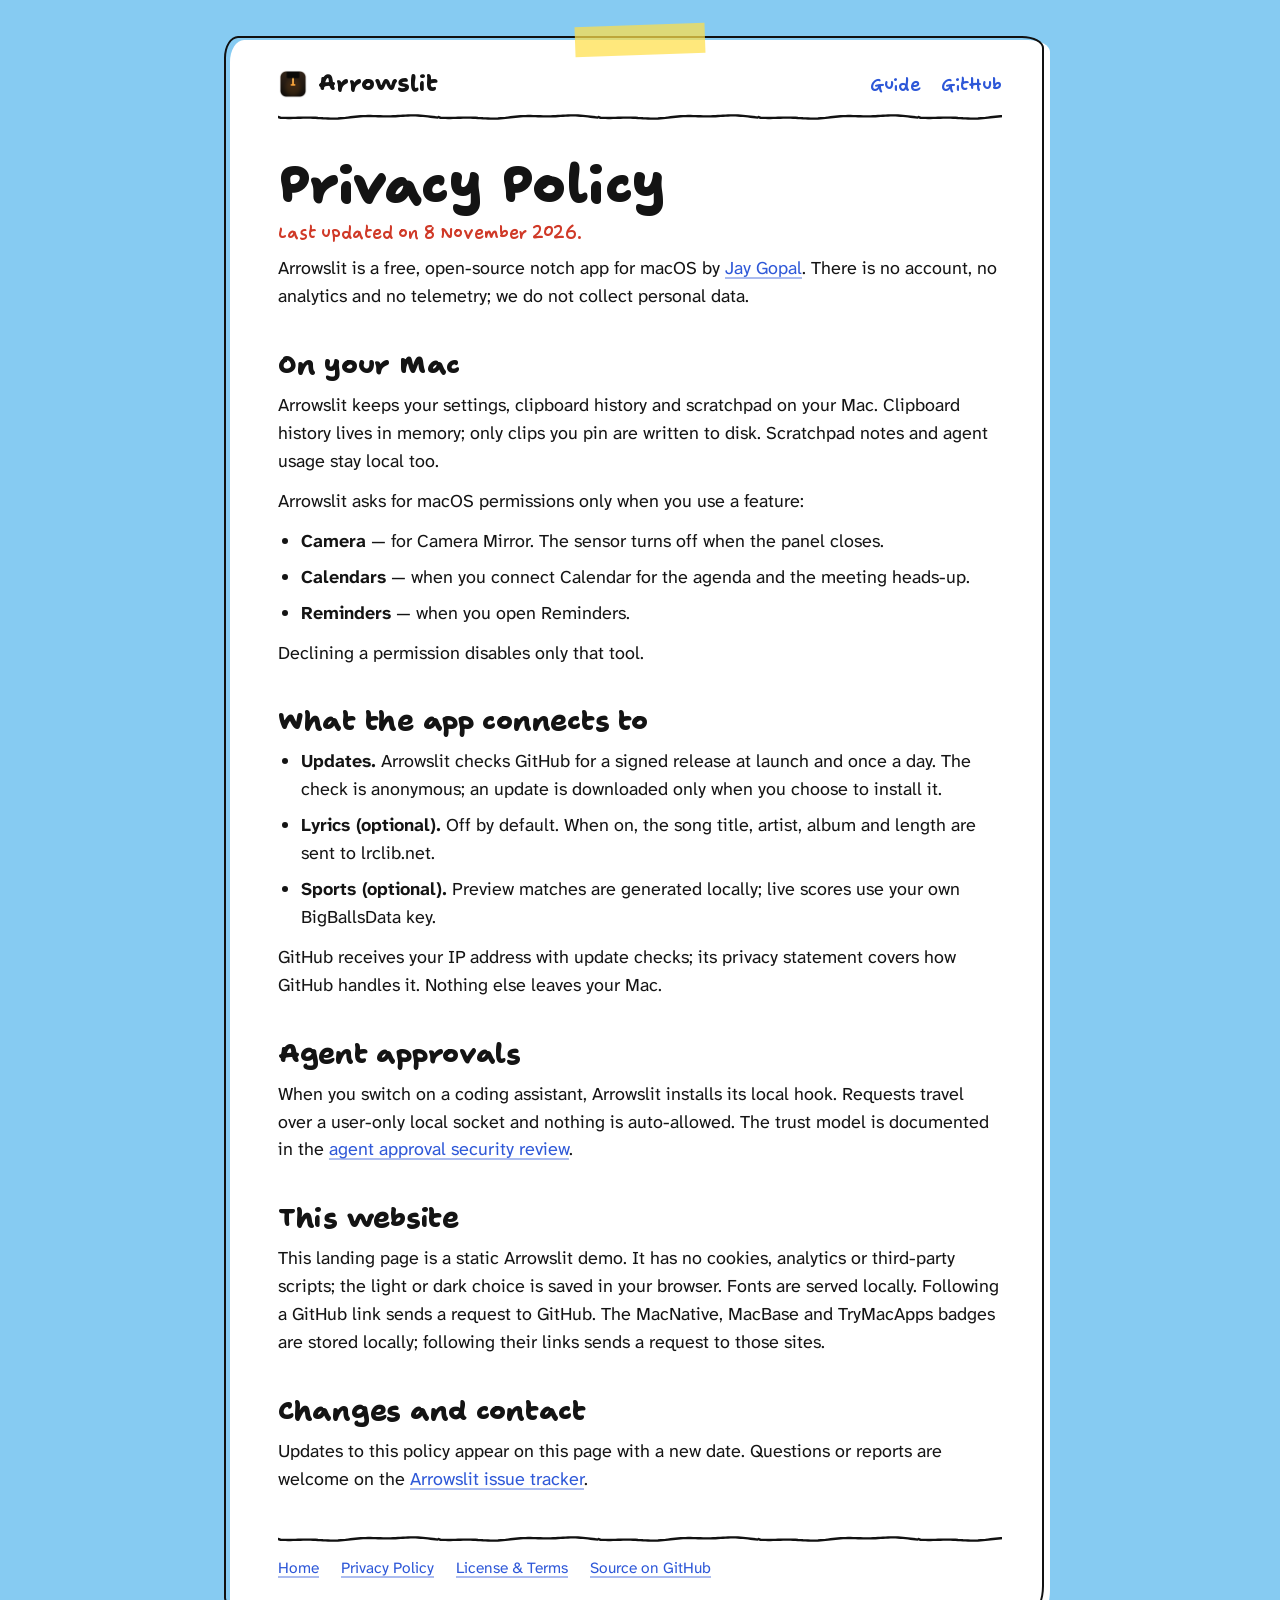
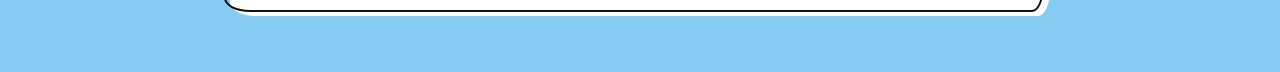
==== Website/privacy.html @ 2f3a026a "Add the TryMacApps badge to the featured marquee" ====
<!doctype html>
<html lang="en">
<head>
<meta charset="utf-8">
<meta name="viewport" content="width=device-width, initial-scale=1">
<title>Privacy Policy · Arrowslit</title>
<meta name="description" content="Arrowslit privacy: no account, no analytics, local-first data, and macOS permissions only when you use a tool.">
<meta name="theme-color" content="#86cbf2">
<link rel="icon" href="favicon.ico" sizes="any">
<link rel="icon" href="images/favicon.svg" type="image/svg+xml">
<link rel="apple-touch-icon" href="images/apple-touch-icon.png">
<link rel="manifest" href="site.webmanifest">
<link rel="stylesheet" href="style.css">
<script>
document.documentElement.dataset.mode = localStorage.getItem("mode") || (matchMedia("(prefers-color-scheme: light)").matches ? "light" : "dark");
if (document.documentElement.dataset.mode === "dark") document.querySelector('meta[name="theme-color"]').content = "#232662";
</script>
</head>
<body class="doc">
<a class="skip" href="#main">Skip to content</a>
<div class="page">
  <header class="top">
    <a class="brand" href="./"><img src="images/arrowslit-icon.png" alt="">Arrowslit</a>
    <nav class="nav">
      <a href="https://github.com/j4yop/arrowslit/blob/main/Docs/User-Guide.md">Guide</a>
      <a href="https://github.com/j4yop/arrowslit">GitHub</a>
    </nav>
  </header>
  <main id="main" class="legal">
    <h1>Privacy Policy</h1>
    <p class="updated">Last updated on 8 November 2026.</p>
    <p>Arrowslit is a free, open-source notch app for macOS by <a href="https://github.com/j4yop">Jay Gopal</a>. There is no account, no analytics and no telemetry; we do not collect personal data.</p>

    <h2>On your Mac</h2>
    <p>Arrowslit keeps your settings, clipboard history and scratchpad on your Mac. Clipboard history lives in memory; only clips you pin are written to disk. Scratchpad notes and agent usage stay local too.</p>
    <p>Arrowslit asks for macOS permissions only when you use a feature:</p>
    <ul>
      <li><strong>Camera</strong> — for Camera Mirror. The sensor turns off when the panel closes.</li>
      <li><strong>Calendars</strong> — when you connect Calendar for the agenda and the meeting heads-up.</li>
      <li><strong>Reminders</strong> — when you open Reminders.</li>
    </ul>
    <p>Declining a permission disables only that tool.</p>

    <h2>What the app connects to</h2>
    <ul>
      <li><strong>Updates.</strong> Arrowslit checks GitHub for a signed release at launch and once a day. The check is anonymous; an update is downloaded only when you choose to install it.</li>
      <li><strong>Lyrics (optional).</strong> Off by default. When on, the song title, artist, album and length are sent to lrclib.net.</li>
      <li><strong>Sports (optional).</strong> Preview matches are generated locally; live scores use your own BigBallsData key.</li>
    </ul>
    <p>GitHub receives your IP address with update checks; its privacy statement covers how GitHub handles it. Nothing else leaves your Mac.</p>

    <h2>Agent approvals</h2>
    <p>When you switch on a coding assistant, Arrowslit installs its local hook. Requests travel over a user-only local socket and nothing is auto-allowed. The trust model is documented in the <a href="https://github.com/j4yop/arrowslit/blob/main/Docs/Agent-Approval-Security.md">agent approval security review</a>.</p>

    <h2>This website</h2>
    <p>This landing page is a static Arrowslit demo. It has no cookies, analytics or third-party scripts; the light or dark choice is saved in your browser. Fonts are served locally. Following a GitHub link sends a request to GitHub. The MacNative, MacBase and TryMacApps badges are stored locally; following their links sends a request to those sites.</p>

    <h2>Changes and contact</h2>
    <p>Updates to this policy appear on this page with a new date. Questions or reports are welcome on the <a href="https://github.com/j4yop/arrowslit/issues">Arrowslit issue tracker</a>.</p>
  </main>
  <footer>
    <a href="./">Home</a>
    <a href="privacy.html">Privacy Policy</a>
    <a href="terms.html">License &amp; Terms</a>
    <a href="https://github.com/j4yop/arrowslit">Source on GitHub</a>
  </footer>
</div>
</body>
</html>
---- Website/style.css ----
/* Arrowslit landing page: Lighthouse Hill in absurd ink. Paper notes taped over a felt-pen drawing
   (scene.js), with the real bar running along the top. */

@font-face {
  font-family: "Shantell Sans";
  src: url(fonts/shantell-sans-display.woff2) format("woff2");
  font-weight: 800;
  font-display: swap;
}
@font-face {
  font-family: "Shantell Sans Hand";
  src: url(fonts/shantell-sans-hand.woff2) format("woff2");
  font-weight: 600;
  font-display: swap;
}
@font-face {
  font-family: "Atkinson Hyperlegible Next";
  src: url(fonts/atkinson-hyperlegible-next.woff2) format("woff2");
  font-weight: 200 800;
  font-display: swap;
}
/* Fallbacks scaled to take the same room as the web fonts, so the swap doesn't move the page */
@font-face { font-family: "Shantell Fallback"; src: local("Arial Bold"), local("Arial-BoldMT"); font-weight: 800; size-adjust: 117%; ascent-override: 87.2%; descent-override: 27.3%; line-gap-override: 0%; }
@font-face { font-family: "Hand Fallback"; src: local("Arial Bold"), local("Arial-BoldMT"); font-weight: 600; size-adjust: 112%; ascent-override: 91%; descent-override: 28.6%; line-gap-override: 0%; }
@font-face { font-family: "Atkinson Fallback"; src: local("Arial"), local("ArialMT"); font-weight: 100 549; size-adjust: 98.6%; ascent-override: 99.8%; descent-override: 32%; line-gap-override: 0%; }
@font-face { font-family: "Atkinson Fallback"; src: local("Arial Bold"), local("Arial-BoldMT"); font-weight: 550 900; size-adjust: 98.6%; ascent-override: 99.8%; descent-override: 32%; line-gap-override: 0%; }

:root {
  color-scheme: light;
  /* the page: white paper notes at every hour, a felt pen, yellow tape */
  --paper: #ffffff;
  --text: #141414;
  --text-2: #3b3b3b;
  --pen: #111111;
  --tape: #ffe04ab8;
  --hi: #ffe04a;
  --red: #d03a28;
  --link: #2e58d8;
  --ring: #2e58d8;
  --sky: #86cbf2;
  --sea: #2e58d8;
  --screen: #86cbf2;
  --strip: var(--sky);
  /* the ring around the widget a script makes */
  --amber: #f5821f;
  /* the app's windows: Add here, the right-click menu, the Store */
  --win-bg: #f4f2ef;
  --win-fg: #1d1d1f;
  --win-ring: #00000026;
  --win-edge: #ffffff99;
  --sys-blue: #0068da;
  --blue-fill: #0068da;
  --shadow-1: #1b2a5240;
  --shadow-2: #1b2a5233;
  --ease: cubic-bezier(.22, 1, .36, 1);
  --bar-h: 40px;
  --display: "Shantell Sans", "Shantell Fallback", "Chalkboard SE", sans-serif;
  --hand: "Shantell Sans Hand", "Hand Fallback", "Chalkboard SE", sans-serif;
  --body: "Atkinson Hyperlegible Next", "Atkinson Fallback", "Helvetica Neue", sans-serif;
  --mac: -apple-system, BlinkMacSystemFont, "SF Pro Text", system-ui, sans-serif;
  --mono: ui-monospace, "SF Mono", Menlo, monospace;
  /* felt-pen pieces: the washing line, a rule, and the highlighter */
  --string: url("data:image/svg+xml,%3Csvg xmlns=%27http://www.w3.org/2000/svg%27 viewBox=%270 0 400 104%27 preserveAspectRatio=%27none%27%3E%3Cpath d=%27M0 9 L10 9.9 L20 9.3 L30 9.6 L40 10.8 L50 10.5 L60 10.2 L70 11.4 L80 11.5 L90 10.9 L100 11.7 L110 12.3 L120 11.5 L130 11.8 L140 12.8 L150 12.1 L160 11.9 L170 12.9 L180 12.7 L190 11.9 L200 12.7 L210 13 L220 12 L230 12.3 L240 13 L250 12.1 L260 11.7 L270 12.6 L280 12.1 L290 11.2 L300 11.9 L310 11.9 L320 10.7 L330 10.9 L340 11.4 L350 10.2 L360 9.9 L370 10.5 L380 9.7 L390 8.8 L400 9.3%27 fill=%27none%27 stroke=%27%23111%27 stroke-width=%272%27 stroke-linecap=%27round%27 vector-effect=%27non-scaling-stroke%27/%3E%3C/svg%3E");
  --rule: url("data:image/svg+xml,%3Csvg xmlns=%27http://www.w3.org/2000/svg%27 width=%27160%27 height=%2710%27%3E%3Cpath d=%27M0 5 L2.5 5.7 L5 5.9 L7.5 5.9 L10 6 L12.5 6 L15 5.9 L17.5 5.9 L20 5.8 L22.5 5.7 L25 5.6 L27.5 5.6 L30 5.6 L32.5 5.6 L35 5.7 L37.5 5.8 L40 6 L42.5 6.1 L45 6.3 L47.5 6.4 L50 6.5 L52.5 6.6 L55 6.6 L57.5 6.6 L60 6.5 L62.5 6.3 L65 6.1 L67.5 5.9 L70 5.6 L72.5 5.3 L75 5 L77.5 4.7 L80 4.5 L82.5 4.3 L85 4.1 L87.5 4.1 L90 4 L92.5 4 L95 4.1 L97.5 4.1 L100 4.2 L102.5 4.3 L105 4.4 L107.5 4.4 L110 4.4 L112.5 4.4 L115 4.3 L117.5 4.2 L120 4 L122.5 3.9 L125 3.7 L127.5 3.6 L130 3.5 L132.5 3.4 L135 3.4 L137.5 3.4 L140 3.5 L142.5 3.7 L145 3.9 L147.5 4.1 L150 4.4 L152.5 4.7 L155 5 L157.5 5.3 L160 5.5%27 fill=%27none%27 stroke=%27%23111%27 stroke-width=%272.4%27 stroke-linecap=%27round%27/%3E%3C/svg%3E");
  --rule-night: url("data:image/svg+xml,%3Csvg xmlns=%27http://www.w3.org/2000/svg%27 width=%27160%27 height=%2710%27%3E%3Cpath d=%27M0 5 L2.5 5.7 L5 5.9 L7.5 5.9 L10 6 L12.5 6 L15 5.9 L17.5 5.9 L20 5.8 L22.5 5.7 L25 5.6 L27.5 5.6 L30 5.6 L32.5 5.6 L35 5.7 L37.5 5.8 L40 6 L42.5 6.1 L45 6.3 L47.5 6.4 L50 6.5 L52.5 6.6 L55 6.6 L57.5 6.6 L60 6.5 L62.5 6.3 L65 6.1 L67.5 5.9 L70 5.6 L72.5 5.3 L75 5 L77.5 4.7 L80 4.5 L82.5 4.3 L85 4.1 L87.5 4.1 L90 4 L92.5 4 L95 4.1 L97.5 4.1 L100 4.2 L102.5 4.3 L105 4.4 L107.5 4.4 L110 4.4 L112.5 4.4 L115 4.3 L117.5 4.2 L120 4 L122.5 3.9 L125 3.7 L127.5 3.6 L130 3.5 L132.5 3.4 L135 3.4 L137.5 3.4 L140 3.5 L142.5 3.7 L145 3.9 L147.5 4.1 L150 4.4 L152.5 4.7 L155 5 L157.5 5.3 L160 5.5%27 fill=%27none%27 stroke=%27%23f2eeff%27 stroke-width=%272.4%27 stroke-linecap=%27round%27/%3E%3C/svg%3E");
  --highlight: url("data:image/svg+xml,%3Csvg xmlns=%27http://www.w3.org/2000/svg%27 viewBox=%270 0 100 20%27 preserveAspectRatio=%27none%27%3E%3Cpath d=%27M2 4.5 9 2.6 50 2 92 1.6 98 3.4 96.4 7 99 10.6 97.6 15.2 99.2 18.4 60 18.6 8 19 1 17.4 3 13.2 .8 9.4Z%27 fill=%27%23ffe04a%27/%3E%3C/svg%3E");
}
:root[data-mode="dark"] {
  --sky: #232662;
  --sea: #14184a;
  --screen: #2f3374;
  --win-bg: #1e1d1c;
  --win-fg: #f5f5f7;
  --win-ring: #000;
  --win-edge: #ffffff17;
  --sys-blue: #0a84ff;
  --shadow-1: #000;
  --shadow-2: #000c;
}
* { box-sizing: border-box; margin: 0; padding: 0; }
html {
  background: var(--sky); color: var(--text);
  -webkit-font-smoothing: antialiased; text-rendering: optimizeLegibility;
  scroll-padding-top: calc(var(--bar-h) + 24px);
}
body { font: 400 18px/1.55 var(--body); overflow-x: hidden; touch-action: pan-y pinch-zoom; }
a { color: inherit; }
button { font: inherit; color: inherit; background: none; border: 0; cursor: pointer; }
:focus-visible { outline: 2.5px solid var(--ring); outline-offset: 3px; border-radius: 4px; }
::selection { background: var(--hi); color: #111; }
p { text-wrap: pretty; }
h1, h2, h3 { text-wrap: balance; }
.num { font-variant-numeric: tabular-nums; }
.vh { position: absolute; width: 1px; height: 1px; overflow: hidden; clip-path: inset(50%); white-space: nowrap; }
.skip {
  position: fixed; top: 8px; left: 10px; z-index: 100; padding: 10px 14px; border-radius: 10px;
  background: var(--paper); color: var(--text); box-shadow: 0 0 0 2.4px var(--pen);
  font: 600 16px/1 var(--hand); text-decoration: none; translate: 0 calc(-100% - 20px);
}
.skip:focus-visible { translate: none; }

/* The drawing lives behind the page. Until it paints, or without it, the page sits on its sky. */
.scene {
  position: fixed; left: 0; top: 0; z-index: 0; width: 100%; height: 100vh; height: 100lvh;
  background: linear-gradient(var(--sky) 0 61%, var(--sea) 61%);
}
/* The opening (see land() in main.js): a title card over the whole drawing, with the bar big in the middle of it.
   The bar then stretches up into its place at the top, the card drifts away and the page comes in. The title is
   the page's largest text, so it is also its first large paint. */
.opening { display: none; }
.intro .opening {
  position: fixed; inset: 0; z-index: 60; display: flex; flex-direction: column; align-items: center; justify-content: center;
  gap: clamp(16px, 3vh, 32px); padding: 0 28vw 16vh 2vw; pointer-events: none; text-align: center;
  --tile-h: 38px; --bar-font: 400 16px/1 var(--mac); --w-radius: 16px; --halo: var(--sky);
}
.op-mark {
  font: 800 clamp(76px, 10vw, 136px)/.92 var(--display); font-variation-settings: "INFM" 70, "BNCE" 25; letter-spacing: -.012em;
  color: #fff; rotate: -1.5deg; -webkit-text-stroke: .045em var(--pen); paint-order: stroke fill; text-shadow: 0 .045em 0 #1111111f;
}
.op-mark { position: relative; isolation: isolate; }
.op-bar {
  display: flex; align-items: center; gap: 8px; width: min(780px, 100%); padding: 7px 8px; border-radius: 22px;
  background: color-mix(in srgb, #ffffff 36%, transparent); box-shadow: inset 0 0 0 1px #ffffffb3, 0 20px 44px -20px #0b1d4a73;
  -webkit-backdrop-filter: blur(10px) saturate(1.3); backdrop-filter: blur(10px) saturate(1.3);
}
.op-bar .w { gap: 8px; padding: 0 13px; }
/* its widgets glow in the lighthouse's weak light at night (main.js sets --glow; none of these is in the card's
   transitions, so the light's flicker stays sharp) */
.opening .op-bar:not(.op-fly) .w {
  background-image: linear-gradient(0deg, rgb(255 224 74 / calc(var(--glow, 0) * .55)), rgb(255 224 74 / 0) 82%);
  outline: 1.5px solid rgb(255 212 59 / calc(var(--glow, 0) * .8)); outline-offset: 0;
  filter: drop-shadow(0 5px 10px rgb(255 212 59 / calc(var(--glow, 0) * .9)));
}
.op-bar svg { width: 18px; height: 18px; }
.op-app { gap: 15px !important; }
.op-app b { font-weight: 700; }
.op-gap { flex: 1; }
/* the card's sun and moon, one over the other: they cross over halfway through the sunrise */
.op-sun { position: relative; }
.op-sun svg { transition: opacity .45s .55s; }
.op-sun .on { position: absolute; left: 13px; opacity: 0; }
[data-mode="dark"] .op-sun .on { opacity: 1; }
[data-mode="dark"] .op-sun .off { opacity: 0; }
.op-line { font: 600 clamp(18px, 1.7vw, 23px)/1.3 var(--hand); color: var(--pen); text-shadow: 0 0 14px var(--halo), 0 0 4px var(--halo); }
/* the day comes: the card's bar and line change with the sky; their words turn from light to dark quickly, halfway,
   where either reads (fading slowly, they would go grey on grey) */
.opening .op-bar, .opening .w, .op-line {
  transition: background-color 1.6s ease-in-out, box-shadow 1.6s ease-in-out, text-shadow 1.6s ease-in-out, color .14s .73s;
}
/* asleep: z's rising beside the lighthouse's hat (the page puts them by its lamp), from the night until it wakes */
.op-z { display: none; position: fixed; z-index: 60; left: -99px; top: -99px; font: 400 var(--zs, 16px)/1 var(--hand); color: #f2eeff; pointer-events: none; transition: opacity .3s, color 1.6s ease-in-out; }
.asleep .op-z { display: block; }
[data-mode="light"] .op-z { color: var(--pen); }
.op-z i { position: absolute; left: 0; top: 0; font-style: normal; opacity: 0; animation: op-z 1.5s linear infinite; }
.op-z i:nth-child(2) { animation-delay: .5s; }
.op-z i:nth-child(3) { animation-delay: 1s; }
.op-z.gone { opacity: 0; }
@keyframes op-z {
  0% { opacity: 0; transform: translate(0, 0) scale(.8) rotate(-9deg); }
  15%, 70% { opacity: 1; }
  100% { opacity: 0; transform: translate(calc(var(--zs) * 1.8), calc(var(--zs) * -3)) scale(1.5) rotate(-9deg); }
}
[data-mode="dark"] .op-line { color: #f2eeff; }
[data-mode="dark"] .op-bar { background: color-mix(in srgb, #0d1030 42%, transparent); box-shadow: inset 0 0 0 1px #ffffff2e, 0 20px 44px -20px #000000a6; }
/* the card's bar on its way up: a copy of it, out of the card, that stretches and shrinks into the real bar */
.op-fly { position: fixed; margin: 0; transform-origin: 0 0; }
/* behind the card the page waits, and doesn't scroll: the bar and the notes come in once the bar has reached the top */
.intro { scrollbar-gutter: stable; }
.intro body { overflow: hidden; }
.intro .dock { opacity: 0; pointer-events: none; }
.intro .hero > * { opacity: 0; translate: 0 14px; pointer-events: none; }
.intro.op-bar-in .dock { opacity: 1; transition: opacity .3s; }
.intro.op-page-in .hero > * { opacity: 1; translate: none; transition: opacity .45s, translate .5s var(--ease); }
.intro-skip .dock, .intro-skip .hero > * { transition: none !important; }
@media (max-width: 699.98px), (max-aspect-ratio: 10/11) {
  /* on phones the card sits low, over the sea under the lighthouse, its title on two lines */
  .intro .opening { justify-content: flex-end; padding: 0 4vw 10vh; --tile-h: 36px; --halo: #14184acc; }
  .op-mark { font-size: clamp(64px, 21vw, 112px); line-height: .86; }
  .op-mark .op-w1, .op-mark .op-w2 { display: block; }
  .op-line { color: #fff; }
  .op-app span, .op-snd, .opening .clock .day { display: none; }
  .op-bar { width: auto; min-width: min(330px, 92vw); }
}
.scene canvas { display: block; }
main { position: relative; z-index: 1; overflow-x: clip; }
/* past the last note, room to scroll into the drawing (see the dive in main.js) */
.dive { height: 1800vh; }

/* ---------- The bar, drawn as the app draws it ---------- */

/* Theme tokens, from each theme's config.json in Resources/themes */
[data-theme] { --rest-h: 40px; --strip-bg: transparent; --strip-edge: none; --strip-radius: 0px; --strip-m: 0px; --w-bg: #242629ee; --w-border: #ffffff1f; --w-shadow: #00000040; --w-glow: none; --w-radius: 14px; --tile-h: 28px; --fg: #f5f5f7; --muted: #a1a1a6; --accent: #0a84ff; --accent-text: #ffffff; --ws-off: #f5f5f7; --ws-ind: #0a84ff; --ws-on: #ffffff; --ws-r: 10px; --pop-bg: #242629ee; --pop-border: #ffffff1f; --pop-radius: 14px; --raised: #36383c; --track: #f5f5f726; --bar-font: 400 13px/1 var(--mac); --pop-font: 400 13px/16px var(--mac); }
[data-theme] { --tray-tint: color-mix(in srgb, var(--fg) 7%, transparent); --tray-line: color-mix(in srgb, var(--fg) 12%, transparent); --tray-backing: transparent; }
[data-theme="built-in"] { --tray-backing: #2b2b2b; }
[data-mode="light"] [data-theme="built-in"] { --tray-backing: #f7f7f7; }
[data-mode="light"] [data-theme] { --w-bg: #f8f8faed; --w-border: #ffffffb3; --w-shadow: #00000014; --fg: #1d1d1f; --muted: #6e6e73; --accent: #007aff; --ws-off: #1d1d1f; --ws-ind: #007aff; --pop-bg: #f8f8faed; --pop-border: #ffffffb3; --raised: #ffffff; --track: #1d1d1f26; }
[data-theme="catppuccin"] { --strip-bg: #11111bee; --w-bg: #313244; --w-border: transparent; --w-shadow: transparent; --w-radius: 14px; --fg: #cdd6f4; --muted: #a6adc8; --accent: #cba6f7; --accent-text: #1e1e2e; --ws-off: #a6adc8; --ws-ind: #cba6f7; --ws-on: #1e1e2e; --ws-r: 14px; --pop-bg: #1e1e2eee; --pop-border: #cdd6f41f; --pop-radius: 14px; --raised: #45475a; --track: #585b70; --bar-font: 500 13px/1 var(--mac); --pop-font: 500 13px/16px var(--mac); }
[data-mode="light"] [data-theme="catppuccin"] { --strip-bg: #dce0e8ee; --w-bg: #eff1f5; --w-border: transparent; --w-shadow: transparent; --fg: #4c4f69; --muted: #6c6f85; --accent: #8839ef; --accent-text: #eff1f5; --ws-off: #6c6f85; --ws-ind: #8839ef; --ws-on: #eff1f5; --pop-bg: #eff1f5ee; --pop-border: #4c4f691f; --raised: #ccd0da; --track: #bcc0cc; }
[data-theme="gruvbox"] { --strip-bg: linear-gradient(180deg, #282828ee 0%, #282828ee 77.5%, #cc241d 77.5%, #cc241d 85%, #d65d0e 85%, #d65d0e 92.5%, #d79921 92.5%, #d79921 100%); --w-bg: transparent; --w-border: transparent; --w-shadow: transparent; --w-radius: 3px; --fg: #ebdbb2; --muted: #a89984; --accent: #fe8019; --accent-text: #282828; --ws-off: #a89984; --ws-ind: #fe8019; --ws-on: #282828; --ws-r: 3px; --pop-bg: #282828ee; --pop-border: #ebdbb21f; --pop-radius: 3px; --raised: #3c3836; --track: #504945; --bar-font: 400 13px/1 "American Typewriter", var(--mac); --pop-font: 400 13px/13px "American Typewriter", var(--mac); }
[data-mode="light"] [data-theme="gruvbox"] { --strip-bg: linear-gradient(180deg, #fbf1c7ee 0%, #fbf1c7ee 77.5%, #cc241d 77.5%, #cc241d 85%, #d65d0e 85%, #d65d0e 92.5%, #d79921 92.5%, #d79921 100%); --w-bg: transparent; --w-border: transparent; --w-shadow: transparent; --fg: #3c3836; --muted: #7c6f64; --accent: #af3a03; --accent-text: #fbf1c7; --ws-off: #7c6f64; --ws-ind: #af3a03; --ws-on: #fbf1c7; --pop-bg: #fbf1c7ee; --pop-border: #3c38361f; --raised: #ebdbb2; --track: #d5c4a1; }
[data-theme="leman"] { --strip-bg: #0f1d21ee; --strip-edge: inset 0 0 0 1px #dcebe81f; --strip-radius: 14px; --strip-m: 6px; --tile-h: 22px; --w-bg: transparent; --w-border: transparent; --w-shadow: transparent; --w-radius: 10px; --fg: #dcebe8; --muted: #8fb0ad; --accent: #5cc5b8; --accent-text: #0f1d21; --ws-off: #8fb0ad; --ws-ind: #5cc5b829; --ws-on: #5cc5b8; --ws-r: 7px; --pop-bg: #0f1d21ee; --pop-border: #dcebe81f; --pop-radius: 10px; --raised: #1d3238; --track: #dcebe826; --bar-font: 400 13px/1 var(--mac); }
[data-mode="light"] [data-theme="leman"] { --strip-bg: #edf3f2ee; --strip-edge: inset 0 0 0 1px #12343b1f; --w-bg: transparent; --w-border: transparent; --w-shadow: transparent; --fg: #12343b; --muted: #4d6b70; --accent: #0e7c7b; --accent-text: #ffffff; --ws-off: #4d6b70; --ws-ind: #0e7c7b1f; --ws-on: #0e7c7b; --pop-bg: #edf3f2ee; --pop-border: #12343b1f; --track: #12343b26; }
[data-theme="nord"] { --rest-h: 30px; --bar-h: 30px; --strip-bg: #2e3440ee; --w-bg: transparent; --w-border: transparent; --w-shadow: transparent; --w-radius: 5px; --fg: #eceff4; --muted: #a3acbd; --accent: #88c0d0; --accent-text: #2e3440; --ws-off: #a3acbd; --ws-ind: #88c0d0; --ws-on: #eceff4; --ws-r: 1.5px; --pop-bg: #2e3440ee; --pop-border: #eceff41f; --pop-radius: 8px; --raised: #3b4252; --track: #4c566a; --bar-font: 500 12px/1 "Avenir Next", var(--mac); --pop-font: 500 12px/16px "Avenir Next", var(--mac); }
[data-mode="light"] [data-theme="nord"] { --strip-bg: #eceff4ee; --w-bg: transparent; --w-border: transparent; --w-shadow: transparent; --fg: #2e3440; --muted: #4c566a; --accent: #5e81ac; --accent-text: #eceff4; --ws-off: #4c566a; --ws-ind: #5e81ac; --ws-on: #2e3440; --pop-bg: #eceff4ee; --pop-border: #2e34401f; --raised: #d8dee9; --track: #d8dee9; }
[data-theme="notch"] { --strip-bg: #000000; --w-bg: transparent; --w-border: transparent; --w-shadow: transparent; --w-radius: 6px; --muted: #8e8e93; --accent: #64d2ff; --accent-text: #000000; --ws-off: #8e8e93; --ws-ind: transparent; --ws-on: #f5f5f7; --ws-r: 0px; --pop-bg: #000000; --pop-border: #ffffff1a; --pop-radius: 6px; --raised: #1c1c1e; --track: #ffffff26; --bar-font: 500 13px/1 var(--mac); --pop-font: 500 13px/16px var(--mac); }
[data-mode="light"] [data-theme="notch"] { --w-bg: transparent; --w-border: transparent; --w-shadow: transparent; --fg: #f5f5f7; --muted: #8e8e93; --accent: #64d2ff; --ws-off: #8e8e93; --ws-ind: transparent; --pop-bg: #000000; --pop-border: #ffffff1a; --raised: #1c1c1e; --track: #ffffff26; }
[data-theme="phosphor"] { --tile-h: 27px; --strip-bg: #110d06ee; --w-bg: transparent; --w-border: transparent; --w-shadow: transparent; --w-glow: drop-shadow(0 0 4px #ffb00080); --w-radius: 0px; --fg: #ffb000; --muted: #b8800c; --accent: #ffcc5c; --accent-text: #110d06; --ws-off: #b8800c; --ws-ind: #ffb000; --ws-on: #110d06; --ws-r: 0px; --pop-bg: #110d06ee; --pop-border: #ffb00059; --pop-radius: 0px; --raised: #2b2009; --track: #ffb00033; --bar-font: 400 12px/1 "Monaco", var(--mono); --pop-font: 400 12px/15px "Monaco", var(--mono); }
[data-mode="light"] [data-theme="phosphor"] { --strip-bg: #f6f1e6ee; --w-bg: transparent; --w-border: transparent; --w-shadow: transparent; --w-glow: none; --fg: #5c3a00; --muted: #87683b; --accent: #a86400; --accent-text: #f6f1e6; --ws-off: #87683b; --ws-ind: #5c3a00; --ws-on: #f6f1e6; --pop-bg: #f6f1e6ee; --pop-border: #5c3a0040; --raised: #ebe2cf; --track: #5c3a0026; }

/* The dock holds the bar and its popups at the top of the window, for the whole page.
   Once the page scrolls, a strip of sky slides in behind it so text never runs under its widgets. */
.dock { position: fixed; top: 0; left: 0; right: 0; z-index: 50; height: var(--bar-h); }
[data-mode="dark"] .dock { color-scheme: dark; --ring: #ffe04a; }
.dock::before {
  content: ""; position: absolute; inset: 0 0 -7px; z-index: -1; pointer-events: none;
  background: var(--rule) left bottom / 160px 10px repeat-x, linear-gradient(var(--strip) 0 0) top / 100% calc(100% - 5px) no-repeat;
  opacity: 0; translate: 0 -6px; transition: opacity .25s, translate .3s var(--ease);
}
/* The strip is the colour of the sky behind it (set by main.js); its pen line turns light when the sky is dark */
[data-mode="dark"] .dock::before, .dock[data-sky="dark"]::before { background-image: var(--rule-night), linear-gradient(var(--strip) 0 0); }
.dock[data-sky="light"]::before { background-image: var(--rule), linear-gradient(var(--strip) 0 0); }
.dock.scrolled::before { opacity: 1; translate: none; }

.bar {
  position: absolute; top: 0; left: 0; right: 0; height: calc(var(--bar-h) - 2 * var(--strip-m));
  margin: var(--strip-m) var(--strip-m) 0; padding: 0 12px;
  display: flex; align-items: center; justify-content: space-between; gap: 12px;
  color: var(--fg); font: var(--bar-font); -webkit-font-smoothing: auto;
  background: var(--strip-bg); box-shadow: var(--strip-edge); border-radius: var(--strip-radius);
  transition: background .25s, border-radius .25s, margin .25s var(--ease), height .25s var(--ease);
}
.bar .g { display: flex; align-items: center; gap: 6px; min-width: 0; }
/* Becoming the header: the widgets fade out, swap in one step and fade back in (see dockState in main.js) */
.bar .g { transition: opacity .13s ease; }
.bar.swap .g { opacity: 0; }
.w {
  flex: none; height: var(--tile-h); display: flex; align-items: center; gap: 7px; padding: 0 10px; white-space: nowrap;
  background: var(--w-bg); box-shadow: inset 0 0 0 1px var(--w-border), 0 1px 3px var(--w-shadow); border-radius: var(--w-radius);
  filter: var(--w-glow); color: var(--fg); font: var(--bar-font); text-decoration: none; cursor: default; user-select: none;
  transition: background .15s, border-radius .25s, box-shadow .2s;
}
.w[data-pop], .w.app, .w.more, .w.moon { cursor: pointer; }
.w[data-pop]:hover, .w.more:hover, .w.moon:hover { background: var(--raised); }
.w.over, .w[hidden] { display: none !important; }
.w svg { width: 15px; height: 15px; flex: none; }
.w.apple { padding: 0 9px; font-size: 15px; }
.w.ws { position: relative; padding: 0 10px; gap: 6px; }
.wsi { height: 100%; display: flex; align-items: center; gap: 4px; padding: 0 7px; border-radius: var(--ws-r); color: var(--ws-off); position: relative; cursor: pointer; transition: background .15s, color .25s; }
.wsi.on { color: var(--ws-on); }
.ws-fill .wsi.on { background: var(--ws-ind); }
.ws-under .wsi.on::after { content: ""; position: absolute; left: 50%; translate: -50% 0; bottom: 2px; width: 12px; height: 3px; border-radius: var(--ws-r); background: var(--ws-ind); }
/* On the live bar one highlight slides between workspaces */
.ind { position: absolute; left: 0; top: 0; width: var(--w); height: 100%; translate: var(--x) 0; border-radius: var(--ws-r); background: var(--ws-ind); transition: translate .3s var(--ease), width .3s var(--ease); }
.ws-under .ind { top: auto; bottom: 2px; height: 3px; width: 12px; translate: calc(var(--x) + var(--w) / 2 - 6px) 0; }
.ws-text .ind { display: none; }
#bar .wsi.on { background: none; }
#bar .wsi.on::after { content: none; }
/* Workspace app icons, drawn at 14 points with their padding as on the real bar */
.ai { width: 14px; height: 14px; flex: none; pointer-events: none; }
.menus { display: grid; grid-template-columns: 0fr; transition: grid-template-columns .3s var(--ease); }
.menus > span { overflow: hidden; display: flex; gap: 14px; }
.menus > span > :first-child { margin-left: 6px; }
.menus a { text-decoration: none; }
.app.expand .menus { grid-template-columns: 1fr; }
.w.more { padding: 0 9px; letter-spacing: .08em; }
/* Sound: hovering it opens a volume slider before the icon, as on the right of the real bar */
.snd .slide { display: grid; grid-template-columns: 0fr; margin-right: -7px; transition: grid-template-columns .3s var(--ease), margin .3s var(--ease); }
.snd .slide > span { overflow: hidden; display: flex; align-items: center; gap: 7px; }
.snd.expand .slide { grid-template-columns: 1fr; margin-right: 0; }
.snd input {
  appearance: none; width: 72px; height: 4px; margin: 0 2px; border-radius: 2px; cursor: pointer;
  background: linear-gradient(var(--accent) 0 0) 0 / var(--v, 64%) 100% no-repeat, var(--track);
}
.snd input::-webkit-slider-thumb { appearance: none; width: 13px; height: 13px; border-radius: 50%; background: #fff; box-shadow: 0 0 0 .5px #0000004d, 0 1px 2px #00000059; }
.snd input::-moz-range-thumb { width: 13px; height: 13px; border: 0; border-radius: 50%; background: #fff; box-shadow: 0 0 0 .5px #0000004d, 0 1px 2px #00000059; }
.snd .pct { min-width: 4ch; text-align: right; }
/* The night switch: a script widget with an icon and an action, as the app can draw one */
.w.moon { padding: 0 9px; }
.w.moon svg { width: 16px; height: 16px; }
.moon .on, .moon[aria-pressed="true"] .off { display: none; }
.moon[aria-pressed="true"] .on { display: block; }

/* Now playing: artwork, the track and an equalizer, as on the real bar */
.art { width: 16px; height: 16px; flex: none; border-radius: 3px; background: linear-gradient(150deg, #241a5c 0%, #6b2a8c 42%, #e0566a 72%, #f6a04d 100%); }
.eq { display: flex; align-items: flex-end; gap: 2px; height: 11px; }
.eq i { width: 2px; height: 100%; border-radius: 1px; background: currentColor; transform-origin: bottom; scale: 1 .22; transition: scale .35s ease-out; }
@keyframes eq { 0% { scale: 1 .25; } 25% { scale: 1 .85; } 50% { scale: 1 .45; } 75% { scale: 1 1; } 100% { scale: 1 .3; } }
@media (prefers-reduced-motion: no-preference) {
  .eq i { animation: eq 1.56s ease-in-out infinite alternate; }
  .eq i:nth-child(2) { animation-duration: 2.1s; animation-delay: -1.1s; }
  .eq i:nth-child(3) { animation-duration: 1.32s; animation-delay: -.4s; }
  .eq i:nth-child(4) { animation-duration: 1.84s; animation-delay: -1.5s; }
  .paused .eq i { animation: none; }
}
@media (prefers-reduced-motion: reduce) {
  .eq i { scale: 1 .55; } .eq i:nth-child(2) { scale: 1 1; } .eq i:nth-child(3) { scale: 1 .4; } .eq i:nth-child(4) { scale: 1 .75; }
  .paused .eq i { scale: 1 .22; }
}

/* Header state: the frontmost app becomes Arrowslit, its menus are the site's
   links, and a download widget joins the right end, as the update widget does. */
.w.site { display: none; }
.header .w.finder, .header .w.ws { display: none; }
.header .w.site { display: flex; }
.site .menus a { color: var(--fg); }
.site .menus a:hover { color: var(--accent); }
.header .site .menus { grid-template-columns: 1fr; }
/* The header's Download is the page's own button at bar size: the highlighter yellow, the display hand
   and a felt-pen outline printed a little off it (drawn by main.js, as on the page's other buttons) */
.w.dl {
  --ox: -2px; --oy: -2px;
  position: relative; isolation: isolate; padding: 0; display: grid; grid-template-columns: 0fr; margin-left: -6px; opacity: 0; visibility: hidden;
  border-radius: 999px; background: var(--hi); box-shadow: none; filter: none; color: #111;
  font: 800 13.5px/1 var(--display); font-variation-settings: "INFM" 70, "BNCE" 25; letter-spacing: .01em;
  transition: rotate .2s var(--ease), background-color .2s;
}
.w.dl > span { overflow: hidden; display: flex; align-items: center; gap: 6px; padding: 0; }
.w.dl svg:not(.pen) { width: 16px; height: 16px; }
.w.dl:hover { background: #ffb547; rotate: -2deg; }
.header .w.dl { grid-template-columns: 1fr; margin-left: 2px; opacity: 1; visibility: visible; }
.header .w.dl > span { padding: 0 12px 0 8px; }
.measure * { transition: none !important; }

/* The lamp-lit tour: the widget under the pointer glows as if the lamp lit it from below,
   and a paper tag hangs under it on a doodled string (placed by main.js) */
#bar .w.lamp { background-image: linear-gradient(0deg, #ffe04a80, #ffe04a00 82%); box-shadow: inset 0 0 0 1px var(--w-border), 0 0 0 1.5px #ffd43bb3, 0 6px 14px -2px #ffd43bf0; }
#bar .w.dl.lamp { background-image: none; box-shadow: 0 6px 14px -2px #ffd43bf0; }
/* the landing's sweep: each widget glows as the light passes over it */
#bar .w.swept { background-image: linear-gradient(0deg, #ffe04a80, #ffe04a00 82%); box-shadow: inset 0 0 0 1px var(--w-border), 0 0 0 1.5px #ffd43bb3, 0 6px 14px -2px #ffd43bf0; }
.lamp-tag { position: absolute; left: 0; top: 0; z-index: 4; width: 0; height: 0; pointer-events: none; transform-origin: 0 0; }
.lamp-tag[hidden] { display: none; }
.lt-s { position: absolute; left: 0; top: 0; width: 1px; height: 1px; overflow: visible; }
.lt-s path { fill: none; stroke-linecap: round; }
.lt-s .h { stroke: #fff; stroke-width: 4.4; }
.lt-s .k { stroke: var(--pen); stroke-width: 1.9; }
.lt-p {
  --ox: -3px; --oy: -2px;
  position: absolute; left: 0; top: 0; isolation: isolate; display: block; padding: 12px 12px 7px; white-space: nowrap;
  background: var(--paper); color: var(--text); border-radius: 7px 10px 6px 11px / 10px 6px 11px 7px;
  font: 600 15px/1.15 var(--hand); font-variation-settings: "INFM" 100, "BNCE" 60;
  rotate: var(--r, -1deg); transform-origin: var(--hole, 50%) 7px;
}
/* the punched hole the string goes through, the sky showing in it */
.lt-p::after { content: ""; position: absolute; left: var(--hole, 50%); top: 4px; width: 7px; height: 7px; margin-left: -3.5px; border-radius: 50%; background: var(--strip); box-shadow: 0 0 0 1.6px var(--pen); }

/* The center position shows only when a widget sits there */
.dock:not(.editing) #gc:not(:has(> .w:not([hidden]))) { display: none; }

/* Edit Bar in Place, drawn as the app draws it: a tray per position, a − badge on each
   widget, + where a widget can be added, and position names while dragging */
.dock.editing { --bar-h: 50px; }
.editing .bar { padding: 0 6px; gap: 8px; }
.editing .bar .g { position: relative; flex: 0 1 auto; min-width: 48px; border-radius: 9px; background: linear-gradient(var(--tray-tint) 0 0) var(--tray-backing); box-shadow: inset 0 0 0 .5px var(--tray-line); transition: background-color .15s, box-shadow .15s; }
.editing .bar .g > .w { display: none; }
.editing .bar .g.target { background-color: color-mix(in srgb, var(--sys-blue) 16%, var(--tray-backing)); box-shadow: inset 0 0 0 2px var(--sys-blue); }
.lane { display: flex; align-items: center; gap: 6px; min-width: 0; padding: 6px 7px; overflow-x: auto; scrollbar-width: none; }
.lane::-webkit-scrollbar { display: none; }
.lane.fl { mask-image: linear-gradient(90deg, transparent, #000 18px); }
.lane.fr { mask-image: linear-gradient(90deg, #000 calc(100% - 18px), transparent); }
.lane.fl.fr { mask-image: linear-gradient(90deg, transparent, #000 18px, #000 calc(100% - 18px), transparent); }
.tile { position: relative; flex: none; display: flex; isolation: isolate; border-radius: 5px; user-select: none; }
.lane .tile { cursor: grab; touch-action: none; }
.tile::before { content: ""; position: absolute; inset: -2px; z-index: -1; border-radius: 5px; background: var(--fg); opacity: 0; transition: opacity .1s; }
.lane .tile:hover::before { opacity: .08; }
.tile:focus-visible { outline-offset: 2px; }
.tile[hidden] { display: none; }
.tile.lifted { opacity: 0; }
.lane .tile .w { cursor: grab; }
.minus { position: absolute; left: -5px; top: -5px; z-index: 2; display: grid; place-items: center; width: 14px; height: 14px; border-radius: 50%; background: #6e6e73; transition: opacity .15s; }
.minus::before { content: ""; width: 7px; height: 1.8px; border-radius: 1px; background: #fff; }
.add { flex: none; display: grid; place-items: center; width: 22px; height: 22px; border-radius: 5px; color: var(--fg); border: 1.5px dashed color-mix(in srgb, var(--fg) 55%, transparent); transition: opacity .15s; }
.add svg { width: 12px; height: 12px; }
.add.on { background: var(--blue-fill); border-color: var(--blue-fill); color: #fff; }
.chip { position: absolute; left: 5px; top: -5px; z-index: 3; padding: 1px 4px; border-radius: 99px; font: 700 9px/1.25 var(--mac); color: var(--fg); background: linear-gradient(var(--tray-tint) 0 0) var(--pop-bg); box-shadow: inset 0 0 0 .5px color-mix(in srgb, var(--fg) 15%, transparent); opacity: 0; transition: opacity .15s; pointer-events: none; }
.g.target .chip { background: var(--blue-fill); color: #fff; }
.dragging .chip { opacity: 1; }
.dragging .minus { opacity: 0; pointer-events: none; }
.dragging .g.target .add { opacity: 0; }
.spacer { width: 16px; padding: 0; background: none; box-shadow: none; }
.tile .spacer { width: auto; padding: 0 5px; color: var(--muted); font: 400 11px/1 var(--mac); }
.tile .spacer::before { content: "Spacer"; }
.ghost { position: fixed; z-index: 200; pointer-events: none; color: var(--fg); font: var(--bar-font); -webkit-font-smoothing: auto; opacity: .9; scale: 1.04; filter: drop-shadow(0 10px 18px #00000059); }
#bar .ws.copy .wsi.on { background: var(--ws-ind); }
.gauge { display: grid; gap: 2px; width: 20px; }
.gauge i { height: 5px; border-radius: 3px; background: linear-gradient(currentColor 0 0) 0 / var(--p) 100% no-repeat, var(--track); }
.gauge i + i { height: 3px; }

/* Below the bar while editing: a hint, Undo and Done */
.edit-ctl {
  position: absolute; top: calc(100% + 12px); left: 50%; z-index: 5; translate: -50% 0;
  display: none; align-items: center; gap: 12px; padding: 12px; border-radius: 12px; white-space: nowrap;
  color: var(--win-fg); font: 400 13px/1 var(--mac);
  background: color-mix(in srgb, var(--win-bg) 84%, transparent); -webkit-backdrop-filter: blur(24px) saturate(1.5); backdrop-filter: blur(24px) saturate(1.5);
  box-shadow: 0 0 0 .5px var(--win-ring), inset 0 0 0 1px var(--win-edge), 0 14px 34px -14px var(--shadow-2);
}
.editing .edit-ctl { display: flex; }
.adding .edit-ctl { display: none; }
.edit-ctl button { height: 22px; padding: 0 8px; border-radius: 5px; background: color-mix(in srgb, var(--win-fg) 7%, transparent); }
[data-mode="dark"] .edit-ctl button { background: color-mix(in srgb, var(--win-fg) 12%, transparent); }
.edit-ctl button:hover { background: color-mix(in srgb, var(--win-fg) 18%, transparent); }
.edit-ctl .done, [data-mode="dark"] .edit-ctl .done { background: var(--blue-fill); color: #fff; }
.edit-ctl button:disabled { opacity: .45; cursor: default; background: color-mix(in srgb, var(--win-fg) 12%, transparent); }
.edit-ctl .hint { font-size: 11.5px; color: color-mix(in srgb, var(--win-fg) 62%, transparent); }

/* Add here: built-in widgets and the Store's packages, then a package's review */
.addpop {
  position: absolute; z-index: 7; width: 340px; padding: 14px; border-radius: 12px;
  color: var(--win-fg); font: 400 12px/1.3 var(--mac); background: var(--win-bg);
  box-shadow: 0 0 0 .5px var(--win-ring), inset 0 0 0 1px var(--win-edge), 0 30px 70px -24px var(--shadow-1);
}
.addpop.review { width: 400px; }
.addpop::before { content: ""; position: absolute; top: -6px; left: var(--ax, 24px); width: 12px; height: 12px; rotate: 45deg; background: var(--win-bg); border-radius: 2px 0 0; box-shadow: -1px -1px 0 -.5px var(--win-edge); }
.addpop .t { margin-bottom: 10px; font: 700 10px/1 var(--mac); color: color-mix(in srgb, var(--win-fg) 68%, transparent); letter-spacing: .02em; }
.addpop .find { width: 100%; height: 26px; padding: 0 9px; border: 0; border-radius: 6px; background: color-mix(in srgb, var(--win-fg) 8%, transparent); color: inherit; font: 400 13px/1 var(--mac); }
.addpop .find:focus-visible { outline: 3px solid color-mix(in srgb, var(--sys-blue) 55%, transparent); outline-offset: 0; }
.addpop .find::placeholder { color: color-mix(in srgb, var(--win-fg) 62%, transparent); }
.addpop .list { display: grid; grid-template-columns: repeat(2, minmax(0, 1fr)); gap: 6px; max-height: 296px; margin-top: 10px; overflow-y: auto; overscroll-behavior: contain; }
.addpop .ch { display: flex; align-items: center; gap: 7px; height: 44px; min-width: 0; padding: 0 8px; border-radius: 6px; text-align: left; }
.addpop .ch:hover, .addpop .ch:focus-visible { background: color-mix(in srgb, var(--sys-blue) 18%, transparent); outline: none; }
.addpop .ch .ic { width: 15px; height: 15px; flex: none; margin: 0 1.5px; }
.addpop .ch span { min-width: 0; }
.addpop .ch b { display: block; font-weight: 400; overflow: hidden; text-overflow: ellipsis; white-space: nowrap; }
.addpop .ch small { display: block; margin-top: 1px; font-size: 10px; color: color-mix(in srgb, var(--win-fg) 68%, transparent); }
.addpop .ch .from-store { width: 11px; height: 11px; flex: none; margin-left: auto; }
.addpop .none { padding: 10px 2px 2px; color: color-mix(in srgb, var(--win-fg) 68%, transparent); }
.addpop .back { height: 22px; padding: 0 8px; border-radius: 5px; background: color-mix(in srgb, var(--win-fg) 12%, transparent); }
.addpop h4 { margin-top: 12px; font: 600 15px/1.25 var(--mac); }
.addpop .d { margin-top: 4px; color: color-mix(in srgb, var(--win-fg) 78%, transparent); }
.addpop .m { margin-top: 4px; color: color-mix(in srgb, var(--win-fg) 68%, transparent); }
.addpop .can { list-style: none; margin-top: 12px; padding: 2px 10px; border-radius: 8px; background: color-mix(in srgb, var(--win-fg) 5%, transparent); }
.addpop .can li { display: flex; align-items: center; gap: 8px; padding: 7px 0; }
.addpop .can li + li { border-top: 1px solid color-mix(in srgb, var(--win-fg) 8%, transparent); }
.addpop .can svg { width: 14px; height: 14px; flex: none; color: color-mix(in srgb, var(--win-fg) 60%, transparent); }
.addpop .foot { display: flex; align-items: center; gap: 12px; margin-top: 12px; color: color-mix(in srgb, var(--win-fg) 68%, transparent); font-size: 11px; }
.addpop .go { flex: none; margin-left: auto; height: 26px; padding: 0 12px; border-radius: 6px; background: var(--blue-fill); color: #fff; font-size: 13px; }

/* The bar's context menu, in the system's style */
.ctx {
  position: absolute; z-index: 8; min-width: 190px; padding: 5px; border-radius: 9px;
  color: var(--win-fg); font: 400 13px/1 var(--mac);
  background: color-mix(in srgb, var(--win-bg) 88%, transparent); -webkit-backdrop-filter: blur(24px) saturate(1.5); backdrop-filter: blur(24px) saturate(1.5);
  box-shadow: 0 0 0 .5px var(--win-ring), inset 0 0 0 1px var(--win-edge), 0 12px 30px -10px var(--shadow-2);
}
.ctx button { display: block; width: 100%; padding: 5px 10px; border-radius: 5px; text-align: left; }
.ctx button:hover, .ctx button:focus-visible { background: var(--blue-fill); color: #fff; outline: none; }
.ctx hr { height: 1px; margin: 5px 10px; border: 0; background: color-mix(in srgb, var(--win-fg) 14%, transparent); }

/* Popups and the More widgets menu */
.pop {
  position: absolute; z-index: 6; width: 300px;
  background: var(--pop-bg); color: var(--fg); box-shadow: inset 0 0 0 1px var(--pop-border), 0 24px 60px -24px var(--shadow-2);
  border-radius: var(--pop-radius); font: var(--pop-font); -webkit-font-smoothing: auto;
  opacity: 0; visibility: hidden; transform: translateY(-4px);
  transition: opacity .16s, transform .22s var(--ease), visibility 0s .22s;
}
.pop.open { opacity: 1; visibility: visible; transform: none; transition: opacity .16s, transform .22s var(--ease); }
/* The bar's popup is one frame: switching widgets moves and resizes it while the contents cross-fade */
#pop { padding: 0; overflow: hidden; }
#pop.morph { transition: opacity .16s, transform .22s var(--ease), left .28s var(--ease), top .28s var(--ease), width .28s var(--ease), height .28s var(--ease); }
.pane { position: absolute; top: 0; left: 0; width: 300px; padding: 12px 14px 11px; opacity: 0; visibility: hidden; transition: opacity .14s, visibility 0s .14s; }
.pane[data-id="agenda"] { width: 320px; padding: 6px 10px; }
.pane.on { opacity: 1; visibility: visible; transition: opacity .2s .08s; }
.pop .hd { font: inherit; margin-bottom: 6px; }
.pop .row { display: grid; grid-template-columns: 56px 1fr; gap: 6px; }
.pop .row + .row { margin-top: 6px; }
.pop .sep { height: 1px; margin: 6px 0; background: color-mix(in srgb, var(--fg) 12%, transparent); }
.pop .kv { display: flex; justify-content: space-between; margin-top: 8px; font-variant-numeric: tabular-nums; }
.pop .meter { height: 4px; border-radius: 2px; margin-top: 6px; background: var(--track); overflow: hidden; }
.pop .meter i { display: block; height: 100%; border-radius: 2px; background: var(--accent); }
.pop .graph { display: block; width: 100%; height: 44px; margin: 2px 0 4px; }
.pop .graph polyline { fill: none; stroke: var(--accent); stroke-width: 1.6; vector-effect: non-scaling-stroke; }
.menu { width: 250px; padding: 6px; }
.menu p { color: var(--muted); padding: 6px 8px 4px; font: 500 11.5px/1 var(--mac); }
.menu button, .menu a { display: flex; width: 100%; align-items: center; gap: 9px; padding: 6px 8px; border-radius: 6px; text-align: left; font: inherit; text-decoration: none; }
.menu button:hover, .menu a:hover { background: var(--accent); color: var(--accent-text); }
.pane[data-id="site"] { width: 200px; }
.np-pop .src { display: flex; align-items: center; gap: 6px; margin-bottom: 10px; color: var(--muted); font-size: 12px; }
.np-pop .src svg { width: 13px; height: 13px; }
.np-pop .src .go { margin-left: auto; }
.np-pop .now { display: flex; align-items: center; gap: 12px; }
.np-pop .now .art { width: 64px; height: 64px; border-radius: 6px; }
.np-pop .now div { display: grid; gap: 2px; }
.np-pop .now b { font-weight: 600; }
.np-pop .now span { color: var(--muted); }
.np-pop .meter { margin-top: 14px; }
.np-pop .meter i { background: var(--fg); }
.np-pop .times { display: flex; justify-content: space-between; margin-top: 5px; color: var(--muted); font-size: 11px; }
.np-pop .ctrl { display: flex; align-items: center; justify-content: space-between; margin: 6px 6px 8px; }
.np-pop .ctrl button { display: grid; place-items: center; width: 30px; height: 30px; border-radius: 50%; }
.np-pop .ctrl svg { width: 15px; height: 15px; }
.np-pop .ctrl .play { width: 40px; height: 40px; background: var(--fg); color: var(--pop-bg); }
.np-pop .play .resume, .paused .np-pop .play .pause { display: none; }
.paused .np-pop .play .resume { display: block; }
.np-pop .vol { display: flex; align-items: center; gap: 8px; color: var(--muted); }
.np-pop .vol input { flex: 1; accent-color: var(--fg); }
.np-pop .vol svg { width: 13px; height: 13px; }
.menu button svg { width: 15px; height: 15px; flex: none; }
.menu button.over-off { display: none; }

/* ---------- Paper ---------- */

/* A note: white paper with an irregular corner, a felt-pen line printed a little off it, and tape.
   main.js draws each line as an SVG (.pen) in three states at the note's size, and the CSS steps between them. */
.note {
  --rot: -.6deg; --ox: -5px; --oy: -3px;
  position: relative; isolation: isolate; background: var(--paper); color: var(--text);
  padding: 32px 34px 30px; border-radius: 16px 24px 14px 28px / 24px 14px 28px 16px; rotate: var(--rot);
}
.note::after {
  content: ""; position: absolute; top: -14px; left: var(--tape-x, 50%); width: var(--tape-w, 118px); height: 30px; z-index: 1;
  translate: -50% 0; rotate: var(--tape-r, -3deg); background: var(--tape); pointer-events: none;
  clip-path: polygon(0 6%, 4% 0, 8% 8%, 13% 2%, 18% 7%, 50% 3%, 82% 6%, 88% 0, 93% 7%, 97% 1%, 100% 8%, 99% 92%, 95% 100%, 90% 93%, 85% 100%, 50% 96%, 15% 99%, 10% 92%, 5% 100%, 1% 94%);
}
/* The pen line before main.js draws it, or without it */
:where(.note, .cta, .tag, .keys button, .lt-p)::before {
  content: ""; position: absolute; z-index: -1; pointer-events: none;
  inset: var(--oy) calc(-1 * var(--ox)) calc(-1 * var(--oy)) var(--ox);
  border: 2.4px solid var(--pen); border-radius: inherit;
}
.inked::before { content: none; }
.inked > .pen {
  position: absolute; z-index: -1; left: calc(var(--ox) - 8px); top: calc(var(--oy) - 8px); width: calc(100% + 16px); height: calc(100% + 16px);
  margin: 0 !important; overflow: visible; pointer-events: none; fill: var(--pen);
}
.pen path { visibility: hidden; }
.pen .p0 { visibility: visible; }
/* About seven states a second, the same everywhere; at rest after a few quiet seconds */
@media (prefers-reduced-motion: no-preference) {
  .pen path { animation: boil .429s steps(1, end) infinite; }
  .pen .p1 { animation-delay: -.286s; }
  .pen .p2 { animation-delay: -.143s; }
  .idle .pen path { animation-play-state: paused; }
}
@keyframes boil { 0% { visibility: visible; } 33.333%, 100% { visibility: hidden; } }

/* Type on paper */
h1, h2 { font-family: var(--display); font-weight: 800; font-variation-settings: "INFM" 70, "BNCE" 25; letter-spacing: -.01em; color: var(--text); }
h1 { font-size: clamp(40px, 4.2vw, 62px); line-height: 1.04; rotate: -1deg; }
h2 { font-size: clamp(30px, 3vw, 44px); line-height: 1.06; }
h3 { font: 800 22px/1.2 var(--display); font-variation-settings: "INFM" 70, "BNCE" 25; }
.note > * + * { margin-top: 14px; }
.note h2 + p { margin-top: 12px; }
.note a:not(.cta) { color: var(--link); text-decoration-thickness: 2px; text-underline-offset: 3px; text-decoration-color: color-mix(in srgb, var(--link) 40%, transparent); }
.note a:not(.cta):hover { text-decoration-color: currentColor; }
.note strong { font-weight: 700; }
.lede { font-size: 1.15em; line-height: 1.45; }
.req { font-size: 15px; line-height: 1.45; color: var(--text-2); }
.links { display: flex; flex-wrap: wrap; gap: 4px 20px; font-size: 16px; }
.cap {
  width: fit-content; max-width: 100%; color: var(--red); rotate: -2deg; transform-origin: left center;
  font: 600 18px/1.3 var(--hand); font-variation-settings: "INFM" 100, "BNCE" 60;
}
.cap small { font-size: .78em; color: var(--text); }
.note .cap { margin-top: 22px; }

/* Words the beam crosses get a highlighter swipe; at rest the headline has none */
.lumen { position: relative; z-index: 0; }
.lumen::before {
  content: ""; position: absolute; inset: 18% -.08em 4% -.1em; z-index: -1;
  background: var(--highlight) 0 0 / 100% 100% no-repeat; clip-path: inset(0 100% 0 0);
  transition: clip-path .28s var(--ease);
}
.lumen.lit::before { clip-path: inset(0); }

/* Download: Shantell on the lamp's yellow, in a pen line */
.get { display: flex; flex-wrap: wrap; align-items: center; gap: 14px 22px; }
.note .get { margin-top: 24px; }
.cta {
  --ox: -4px; --oy: -3px;
  position: relative; isolation: isolate; display: inline-flex; align-items: center; gap: 10px; flex: none;
  min-height: 54px; padding: 12px 26px 12px 22px; border-radius: 999px; background: var(--hi); color: #111;
  font: 800 20px/1 var(--display); font-variation-settings: "INFM" 70, "BNCE" 25; text-decoration: none; white-space: nowrap;
  transition: rotate .2s var(--ease), background-color .2s;
}
.cta:hover { background: #ffb547; rotate: -2deg; }
.cta svg { width: 16px; height: 19px; flex: none; fill: currentColor; }
.cta .ver { margin-left: -2px; opacity: .72; font-variant-numeric: tabular-nums; }

/* ---------- The hero: the headline note and the key ---------- */
.hero {
  --left: 5vw;
  position: relative; min-height: 100vh; min-height: 100svh; display: flex; flex-direction: column; align-items: flex-start; gap: 22px;
  padding: calc(var(--bar-h) + clamp(26px, 6.5vh, 70px)) 0 clamp(18px, 3.4vh, 34px) var(--left);
}
.hero-note { width: min(46vw, 620px); --rot: -.7deg; --tape-x: 38%; padding: 34px 38px 26px; }
.hero-note .lede { margin-top: 16px; }
.hero-note .get { margin-top: 22px; }
.hero-foot { display: flex; flex-wrap: wrap; align-items: center; justify-content: space-between; gap: 10px 18px; }
.note .hero-foot { margin-top: 18px; }
.quiet { display: flex; flex-wrap: wrap; gap: 4px 18px; font-size: 15.5px; }
.hero-foot .cap { margin-top: 0; }

.key { --rot: .8deg; --tape-x: 16%; --tape-w: 66px; --tape-r: 6deg; margin-top: auto; width: fit-content; max-width: min(562px, 46vw); padding: 14px 18px 12px; border-radius: 12px 18px 10px 20px / 18px 10px 20px 12px; }
.js:not(.has-scene) .key { visibility: hidden; }
.key-t, .key-or { font: 600 16px/1.25 var(--hand); font-variation-settings: "INFM" 100, "BNCE" 60; }
.key .touch { display: none; }
@media (pointer: coarse) { .key .mouse { display: none; } .key .touch { display: inline; } }
.keys { display: flex; flex-wrap: wrap; gap: 8px; }
.note .keys { margin-top: 9px; }
.note .key-or { margin-top: 7px; }
.keys button {
  --ox: -3px; --oy: -2px;
  position: relative; isolation: isolate; display: inline-flex; align-items: center; gap: 4px; height: 36px; padding: 0 12px 0 6px;
  border-radius: 999px; background: var(--paper); font: 600 15px/1 var(--hand); font-variation-settings: "INFM" 100, "BNCE" 60;
  transition: background-color .15s, rotate .2s var(--ease);
}
.keys button:hover { background: #fff6c2; rotate: -2deg; }
.keys button[aria-pressed="true"] { background: var(--hi); }
.keys svg { width: 26px; height: 20px; flex: none; }
/* The ball game moves; without motion it isn't offered */
@media (prefers-reduced-motion: reduce) { .keys [data-play] { display: none; } }

/* ---------- Sections: each a different piece of paper, in the left part of the window ---------- */
.sec { display: flex; align-items: center; min-height: 100vh; min-height: 100svh; padding: 14vh 0 14vh var(--left, 5vw); }
.sec .note { width: min(44vw, 620px); }
.edit { --left: 7vw; }
.themes { --left: 4.5vw; }
.widgets { --left: 6vw; }
.tiling { --left: 7.5vw; }
.guide { --left: 6vw; }
.install { --left: 5vw; }
/* The footer. Out at sea its links are on the islands' signposts (see setSigns in scene.js), so there it's for
   keyboards and screen readers, and shows when one of its links has the focus; without the dive it ends the page */
.foot { position: relative; z-index: 1; padding: 0 0 14vh 5vw; }
.foot .note { --rot: .4deg; --tape-x: 82%; --tape-r: 4deg; width: min(44vw, 620px); font-size: 16px; line-height: 1.5; }
.foot .note > * + * { margin-top: 10px; }
.foot .links span { display: contents; }
/* (over a signpost's board, the pointer says it's a link: see main.js) */
.on-board { cursor: pointer; }
.has-dive .foot:not(:focus-within) { position: absolute; width: 1px; height: 1px; padding: 0; overflow: hidden; clip-path: inset(50%); white-space: nowrap; }
/* Narrow landscape screens: wider notes so the Download button stays on its paper, still clear of the lighthouse at 0.775 × width */
@media (min-width: 700px) and (max-width: 1023.98px) {
  .hero-note, .sec .note { width: min(58vw, 620px); }
  .hero-note { padding-left: 30px; padding-right: 30px; }
  .key { max-width: min(562px, 58vw); }
}

/* Edit: a taped note with a picture of the bar in edit mode */
.taped { --rot: .7deg; --tape-x: 9%; --tape-r: -32deg; --tape-w: 104px; }
.taped::after { top: -6px; }
.taped .tape2 + h2 { margin-top: 0; }
.taped .tape2 { position: absolute; top: -4px; right: -12px; width: 96px; height: 28px; rotate: 34deg; background: var(--tape); clip-path: polygon(0 6%, 5% 0, 10% 8%, 50% 3%, 90% 6%, 95% 0, 100% 8%, 99% 92%, 94% 100%, 50% 96%, 6% 100%, 1% 92%); pointer-events: none; z-index: 1; }
.screen { position: relative; border-radius: 13px; background: var(--screen); box-shadow: 0 0 0 2.2px var(--pen); }
.fig-edit { display: block; margin-top: 22px !important; padding: 40px 12px 16px; color: var(--fg); font: var(--bar-font); -webkit-font-smoothing: auto; container-type: inline-size; }
.fig-edit .trays { display: flex; flex-wrap: wrap; gap: 8px; }
.fig-edit .tray { position: relative; display: flex; align-items: center; gap: 6px; min-height: 40px; padding: 6px 7px; border-radius: 9px; background: linear-gradient(var(--tray-tint) 0 0) var(--tray-backing); box-shadow: inset 0 0 0 .5px var(--tray-line); }
.fig-edit .tray.center { flex: 1; justify-content: center; min-width: 48px; }
.fig-edit .tile { cursor: default; }
.fig-edit .w { cursor: default; }
.fig-edit .w.ws { gap: 2px; padding: 0 4px; }
.fig-edit .w.ws .wsi { height: 22px; cursor: default; }
.fig-edit .w.ws .wsi.on { background: var(--ws-ind); }
.fig-edit .arrow { position: absolute; left: var(--ax, 196px); top: 6px; width: var(--aw, 150px); height: 36px; color: var(--pen); pointer-events: none; }
[data-mode="dark"] .fig-edit .arrow { color: #fff; }
.fig-edit .drag-note { position: absolute; left: calc(var(--ax, 196px) + var(--aw, 150px) * .42); top: 2px; font: 600 15px/1 var(--hand); color: var(--pen); rotate: -4deg; }
[data-mode="dark"] .fig-edit .drag-note { color: #fff; }
@container (max-width: 470px) { .fig-edit .arrow, .fig-edit .drag-note { display: none; } .fig-edit { padding-top: 16px; } }

/* The Edit section, now the notch in the menu bar: a compact live strip, a
   resize handle, and the same hand-drawn arrow. */
.notch-fig { padding-top: 18px; padding-bottom: 18px; }
.notch-fig .mb {
  position: relative; display: flex; justify-content: center; height: 30px;
  border-radius: 9px 9px 4px 4px; background: var(--tray-backing);
  box-shadow: inset 0 0 0 .5px var(--tray-line);
}
.notch-fig .notch {
  position: relative; display: grid; grid-template-columns: 1fr auto 1fr;
  align-items: center; gap: 8px; width: min(280px, 74%); height: 34px;
  padding: 0 11px; border-radius: 0 0 12px 12px; background: #090909;
  color: #fff; box-shadow: 0 7px 16px rgba(0, 0, 0, .22);
}
.notch-fig .n-ear { display: flex; align-items: center; gap: 6px; min-width: 0; overflow: hidden; }
.notch-fig .n-ear--r { justify-content: flex-end; }
.notch-fig .n-art { flex: none; width: 17px; height: 17px; border-radius: 4px; background: linear-gradient(135deg, #ff5f6d, #b3122f); }
.notch-fig .n-eq { display: flex; align-items: flex-end; gap: 2px; height: 16px; }
.notch-fig .n-eq i { width: 2.5px; height: 8px; border-radius: 1px; background: #ff9f0a; transform-origin: bottom; }
.notch-fig .n-eq i:nth-child(2) { height: 14px; }
.notch-fig .n-eq i:nth-child(3) { height: 11px; }
.notch-fig .n-eq i:nth-child(4) { height: 16px; }
.notch-fig .n-eq--right { justify-content: flex-end; }
.notch-fig .n-eq--right i { background: #fff; }
.notch-fig .n-cam { width: 5px; height: 5px; border-radius: 50%; background: #2b2b2d; box-shadow: 0 0 0 1px #171719; }
.notch-fig .n-time { font: 600 11px/1 var(--mac); font-variant-numeric: tabular-nums; color: #ff9f0a; white-space: nowrap; }
.notch-fig .notch::after {
  content: ""; position: absolute; inset: -5px; border: 1.4px dashed rgba(255, 255, 255, .4);
  border-radius: 4px 4px 16px 16px; pointer-events: none;
}
@media (prefers-reduced-motion: no-preference) {
  .notch-fig .n-eq i { animation: notch-eq 1.05s ease-in-out infinite alternate; }
  .notch-fig .n-eq i:nth-child(2) { animation-delay: -.35s; }
  .notch-fig .n-eq i:nth-child(3) { animation-delay: -.6s; }
  .notch-fig .n-eq i:nth-child(4) { animation-delay: -.15s; }
}
@keyframes notch-eq { from { transform: scaleY(.45); } to { transform: scaleY(1); } }
.try {
  position: relative; display: inline-flex; align-items: center; gap: 8px; margin-top: 20px !important; padding: 9px 16px 10px;
  border-radius: 10px 14px 12px 9px; background: var(--paper); box-shadow: 0 0 0 2.2px var(--pen), 3px 3px 0 2.2px var(--pen);
  font: 600 17px/1.2 var(--hand); font-variation-settings: "INFM" 100, "BNCE" 60; transition: translate .15s, box-shadow .15s;
}
.try::after { content: "↑"; font-family: var(--body); font-weight: 700; }
.try:hover { background: #fff6c2; }
.try:active { translate: 2px 2px; box-shadow: 0 0 0 2.2px var(--pen), 1px 1px 0 2.2px var(--pen); }

/* Themes: seven tags pegged on a washing line, each a miniature bar in its theme */
.line-note { --rot: -.9deg; }
.line-note::after { display: none; }
.line {
  display: grid; grid-template-columns: repeat(auto-fill, minmax(118px, 1fr)); grid-auto-rows: 112px; column-gap: 12px;
  margin: 18px -12px 0 !important; padding: 0 12px; background: var(--string) 0 0 / 100% 112px repeat-y;
}
.tag {
  --ox: -3px; --oy: -2px; --r: -2deg;
  position: relative; isolation: isolate; align-self: start; display: flex; flex-direction: column; gap: 7px;
  margin-top: 18px; padding: 8px 8px 9px; border-radius: 6px 9px 7px 10px; background: var(--paper); text-align: left;
  rotate: var(--r); transform-origin: 50% -8px; transition: rotate .35s var(--ease), background-color .15s;
}
.tag:nth-child(3n + 2) { --r: 1.8deg; }
.tag:nth-child(3n) { --r: -.5deg; }
.tag:hover { --r: 0deg; }
.tag[aria-pressed="true"] { background: var(--hi); }
/* a wooden peg */
.tag::after {
  content: ""; position: absolute; top: -19px; left: 50%; width: 10px; height: 24px; translate: -50% 0; rotate: 4deg;
  border-radius: 3px 3px 4px 4px; background: linear-gradient(90deg, #d79b5f 0 45%, #b8783f 45% 55%, #d79b5f 55%); box-shadow: 0 0 0 1.8px var(--pen);
}
.tag .shot { position: relative; height: 40px; overflow: hidden; border-radius: 5px; background: var(--screen); box-shadow: 0 0 0 1.6px var(--pen); }
.tag .nm { display: flex; align-items: center; justify-content: space-between; gap: 6px; font: 600 16px/1 var(--hand); font-variation-settings: "INFM" 100, "BNCE" 60; }
.tag[aria-pressed="true"] .nm::after { content: "✓"; font-family: var(--body); font-weight: 700; }

/* Small sample bars in the theme tags: three workspaces, Finder, battery and clock, as in Settings' theme cards */
.mini {
  position: absolute; inset: 0; display: flex; align-items: center; justify-content: space-between; gap: 6px;
  width: 200%; height: 200%; padding: 0 calc(5px + var(--strip-m) * .5); transform: scale(.5); transform-origin: 0 0;
  font: var(--bar-font); color: var(--fg); -webkit-font-smoothing: auto;
}
.mini .strip { position: absolute; inset: 6px calc(6px + var(--strip-m) * .4); background: var(--strip-bg); border-radius: var(--strip-radius); box-shadow: var(--strip-edge); }
.mini .g { display: flex; gap: 4px; position: relative; }
.mini .t { position: relative; filter: var(--w-glow); background: var(--w-bg); box-shadow: inset 0 0 0 1px var(--w-border), 0 1px 3px var(--w-shadow); border-radius: var(--w-radius); padding: 0 7px; height: var(--tile-h); display: flex; align-items: center; gap: 5px; white-space: nowrap; }
.mini .wsi { padding: 0 6px; cursor: inherit; }
.ws-under .mini .wsi.on::after { bottom: 1px; }

/* Scripts and the Store: a page torn from a notebook, ruled, with a red margin */
.notebook { --rot: .5deg; --ox: -5px; --oy: -3px; background: none; padding: 46px 34px 34px 70px; line-height: 28px; }
.notebook::after {
  content: ""; inset: 0; top: 0; left: 0; width: auto; height: auto; translate: none; rotate: none; z-index: -2;
  border-radius: 0 0 14px 22px / 0 0 22px 14px; clip-path: var(--torn, none);
  background:
    linear-gradient(90deg, transparent 48px, #e8786b 48px 50px, transparent 50px),
    repeating-linear-gradient(transparent 0 27px, #b7d2ef 27px 28px) 0 17px / 100% 28px,
    var(--paper);
}
.notebook > * + * { margin-top: 14px; }
.notebook h2 { line-height: 1.1; }
.notebook .script { margin-top: 18px; }
.code { border-radius: 10px; background: #fbfaf6; box-shadow: 0 0 0 2px var(--pen); overflow: hidden; }
.code .fn { display: flex; justify-content: space-between; padding: 7px 14px; border-bottom: 2px solid var(--pen); font: 500 12.5px/1.2 var(--mono); color: #4a4a4a; background: #fff2a8; }
.code pre { padding: 12px 14px 14px; font: 400 13px/1.6 var(--mono); color: #1d1d1f; overflow-x: auto; }
.code pre:focus-visible { outline-offset: -3px; border-radius: 0 0 10px 10px; }
.code .c { color: #6b6b6b; }
.result { display: flex; gap: 6px; width: max-content; max-width: 100%; margin: -14px 18px 0 auto; padding: 7px; }
.result .w { font: var(--bar-font); -webkit-font-smoothing: auto; color: var(--fg); }
.result .w.new { box-shadow: inset 0 0 0 1px var(--w-border), 0 0 0 2.5px var(--amber); }
.result.pinned {
  display: grid; grid-template-columns: 1fr auto 1fr; align-items: center; gap: 9px;
  min-width: 180px; padding: 7px 12px 8px; border-radius: 0 0 11px 11px;
  background: #090909; color: #fff;
  box-shadow: 0 0 0 2px var(--pen), 0 8px 16px rgba(0, 0, 0, .18);
}
.result.pinned .pin { display: flex; align-items: center; gap: 4px; font: 600 10px/1 var(--mac); color: rgba(255, 255, 255, .78); white-space: nowrap; }
.result.pinned .pin:last-of-type { justify-content: flex-end; }
.result.pinned .pin svg { width: 11px; height: 11px; color: #ff9f0a; }
.result.pinned .pin b { color: #ff9f0a; font-weight: 600; }
.result.pinned .pin-cam { width: 4px; height: 4px; border-radius: 50%; background: #3a3a3c; box-shadow: 0 0 0 1px #1a1a1c; }
.store { margin-top: 30px !important; }
.store > * + * { margin-top: 12px; }
.store-fig { position: relative; margin-top: 18px !important; rotate: -.6deg; }

/* The Store: Settings → Packages, as the app draws it */
.win { border-radius: 12px; background: var(--win-bg); color: var(--win-fg); font: 400 13px/1.3 var(--mac); box-shadow: 0 0 0 .5px var(--win-ring), inset 0 0 0 1px var(--win-edge), 0 0 0 2.4px var(--pen), 6px 8px 0 0 #1111111f; }
[data-mode="dark"] .store-fig { color-scheme: dark; }
.win .tb { position: relative; display: flex; align-items: center; gap: 14px; padding: 11px 14px; }
.tl { display: flex; gap: 8px; }
.tl i { width: 12px; height: 12px; border-radius: 50%; background: #ff5f57; }
.tl i:nth-child(2) { background: #febc2e; } .tl i:nth-child(3) { background: #28c840; }
.store-win .tb { gap: 14px; border-bottom: 1px solid color-mix(in srgb, var(--win-fg) 9%, transparent); }
.tabs { display: flex; padding: 2px; border-radius: 7px; background: color-mix(in srgb, var(--win-fg) 8%, transparent); font-size: 12.5px; }
.tabs span { padding: 4px 10px; border-radius: 5px; color: color-mix(in srgb, var(--win-fg) 80%, transparent); }
.tabs .on { background: color-mix(in srgb, var(--win-fg) 16%, transparent); color: var(--win-fg); }
.store-win .find { flex: 1; min-width: 0; max-width: 200px; padding: 5px 10px; border-radius: 7px; background: color-mix(in srgb, var(--win-fg) 6%, transparent); color: color-mix(in srgb, var(--win-fg) 50%, transparent); font-size: 12.5px; white-space: nowrap; overflow: hidden; }
.pkgs { display: grid; grid-template-columns: repeat(auto-fill, minmax(150px, 1fr)); gap: 9px; padding: 12px; line-height: 1.3; }
.pkg { display: flex; flex-direction: column; min-width: 0; padding: 9px; border-radius: 10px; background: color-mix(in srgb, var(--win-fg) 4%, transparent); box-shadow: inset 0 0 0 1px color-mix(in srgb, var(--win-fg) 8%, transparent); }
.pkg .pv { display: grid; place-items: center; height: 50px; border-radius: 7px; background: var(--screen); font: var(--bar-font); -webkit-font-smoothing: auto; color: var(--fg); overflow: hidden; }
.pkg .pv .w { height: 26px; }
.pkg b { margin-top: 9px; font-weight: 600; font-size: 13px; }
.pkg p { display: -webkit-box; -webkit-line-clamp: 2; -webkit-box-orient: vertical; overflow: hidden; margin-top: 3px; font-size: 11.5px; line-height: 1.35; color: color-mix(in srgb, var(--win-fg) 66%, transparent); }
.pkg .by { display: flex; align-items: center; justify-content: space-between; gap: 6px; margin-top: auto; padding-top: 9px; font-size: 11px; color: color-mix(in srgb, var(--win-fg) 60%, transparent); }
.pkg .by > span:first-child { min-width: 0; overflow: hidden; text-overflow: ellipsis; white-space: nowrap; }
.pkg .pkg-get { flex: none; height: 24px; padding: 0 12px; border-radius: 6px; background: color-mix(in srgb, var(--win-fg) 12%, transparent); color: var(--win-fg); font-size: 12.5px; }
.pkg .pkg-get:hover { background: color-mix(in srgb, var(--win-fg) 18%, transparent); }
.pkg .state { display: flex; align-items: center; gap: 5px; white-space: nowrap; }
.pkg .state svg { width: 11px; height: 11px; fill: none; stroke: currentColor; stroke-width: 1.8; }
.store-win { position: relative; }
.store-win::after { content: ""; position: absolute; inset: 0; border-radius: inherit; background: #00000059; opacity: 0; visibility: hidden; transition: opacity .2s, visibility 0s .2s; }
.store-win.sheet::after { opacity: 1; visibility: visible; transition: opacity .2s; }
.addpop.pkg-review { z-index: 3; top: 52px; left: 50%; translate: -50% 0; width: min(400px, calc(100% - 24px)); line-height: 1.3; }
.pkg-review::before { content: none; }

/* Tiling: a postcard, with the workspace widget large as its picture */
.postcard {
  --rot: -1.1deg; --tape-x: 88%; --tape-r: 28deg; --tape-w: 90px;
  display: grid; grid-template-columns: minmax(0, 1fr) minmax(130px, 34%); column-gap: 26px;
  padding: 30px 30px 24px; border-radius: 8px 12px 9px 14px / 12px 8px 14px 9px;
}
.postcard > * + * { margin-top: 0; }
.postcard > * { min-width: 0; }
.pc-msg > * + * { margin-top: 12px; }
.pc-addr { position: relative; display: flex; flex-direction: column; gap: 10px; padding-left: 22px; }
.pc-addr::before { content: ""; position: absolute; left: 0; top: 4px; bottom: 4px; width: 2.2px; border-radius: 2px; background: var(--pen); rotate: .8deg; }
.stamp {
  align-self: flex-end; display: grid; place-items: center; width: 62px; height: 74px; margin-bottom: 12px; rotate: 3deg;
  background: #9fd6f5;
  -webkit-mask: radial-gradient(circle at 50% 50%, #000 2.6px, transparent 2.8px) -4px -4px / 8px 8px, linear-gradient(#000 0 0) center / calc(100% - 8px) calc(100% - 8px) no-repeat;
  mask: radial-gradient(circle at 50% 50%, #000 2.6px, transparent 2.8px) -4px -4px / 8px 8px, linear-gradient(#000 0 0) center / calc(100% - 8px) calc(100% - 8px) no-repeat;
}
.stamp img { width: 40px; height: 48px; }
.postmark { position: absolute; top: -6px; right: 34px; width: 74px; height: 50px; rotate: -12deg; color: #3a3a46; opacity: .75; pointer-events: none; }
.pc-addr .to { font: 600 15px/1 var(--hand); color: var(--red); }
.pc-addr .addr { padding: 0 2px 4px; border-bottom: 2px dotted #9aa3b5; font: 600 19px/1.1 var(--hand); font-variation-settings: "INFM" 100, "BNCE" 60; }
/* The live strip is anchored to the bottom of the blue screen. At the narrow
   postcard breakpoint the fixed 1.7x strip is wider than the screen, so the
   container query scales it down instead of letting it cross the ink border. */
.pc-ws {
  grid-column: 1 / -1; display: flex; justify-content: center; align-items: flex-end;
  margin-top: 22px; padding: 22px 12px 12px;
  overflow: hidden; container-type: inline-size;
}
.ws-big {
  display: flex; align-items: center; gap: 3px; height: 34px; padding: 0 5px; zoom: 1.7;
  background: var(--w-bg); box-shadow: inset 0 0 0 1px var(--w-border), 0 1px 3px var(--w-shadow); border-radius: var(--w-radius);
  color: var(--fg); font: var(--bar-font); -webkit-font-smoothing: auto;
}
@media (min-width: 720px) {
  @container (max-width: 430px) {
    .pc-ws .ws-big { zoom: 1.5; }
  }
}
.ws-big .wsi { height: 26px; }
.live-big .wsi { cursor: default; }
.live-big .wsi svg { width: 14px; height: 14px; flex: none; }
.live-big .wsi .art { width: 14px; height: 14px; }
.live-big .livebars { display: flex; align-items: flex-end; gap: 1.5px; height: 14px; flex: none; }
.live-big .livebars i { width: 2.5px; height: 6px; border-radius: 1px; background: #fff; transform-origin: bottom; }
.live-big .livebars i:nth-child(2) { height: 11px; }
.live-big .livebars i:nth-child(3) { height: 8px; }
.live-big .livebars i:nth-child(4) { height: 13px; }
@media (prefers-reduced-motion: no-preference) {
  .live-big .livebars i { animation: notch-eq 1.05s ease-in-out infinite alternate; }
  .live-big .livebars i:nth-child(2) { animation-delay: -.35s; }
  .live-big .livebars i:nth-child(3) { animation-delay: -.6s; }
  .live-big .livebars i:nth-child(4) { animation-delay: -.15s; }
}
.pc-foot { grid-column: 1 / -1; display: flex; flex-wrap: wrap; align-items: flex-end; justify-content: space-between; gap: 10px 20px; margin-top: 18px !important; }
.note .pc-foot .cap { margin-top: 0; }

/* Install: a recipe card, numbered */
.recipe {
  --rot: .9deg; --tape-x: 50%; --tape-r: 2deg;
  padding: 30px 34px 30px; border-radius: 6px 10px 8px 12px / 10px 6px 12px 8px;
}
.recipe h2 { padding-bottom: 12px; border-bottom: 2.4px solid #e8786b; }
.steps { list-style: none; counter-reset: step; background: repeating-linear-gradient(transparent 0 33px, #c3d8f0 33px 35px) 0 0 / 100% 35px; }
.note .steps { margin-top: 18px; }
.steps li { position: relative; counter-increment: step; padding-left: 44px; line-height: 35px; }
.steps li::before {
  content: counter(step); position: absolute; left: 0; top: 2px; width: 30px; height: 30px; display: grid; place-items: center;
  border-radius: 54% 46% 50% 48% / 48% 54% 46% 52%; box-shadow: 0 0 0 2.2px var(--pen); background: var(--paper);
  font: 600 16px/1 var(--hand); color: var(--red);
}
.steps li:nth-child(2n)::before { rotate: -8deg; }
.brew { font-size: 15.5px; color: var(--text-2); }
.brew code { display: inline-block; margin-top: 4px; padding: 3px 8px; border-radius: 6px; background: #fbfaf6; box-shadow: 0 0 0 1.6px var(--pen); font: 400 14px/1.4 var(--mono); color: #1d1d1f; white-space: nowrap; }
.install .brew code.wrap { white-space: normal; max-width: 100%; }

/* ---------- Portrait: phones and portrait tablets. The scene's rule: narrower than 700 px, or taller than 1.1 × wide ---------- */
@media (max-width: 699.98px), (max-aspect-ratio: 10/11) {
  .hero, .sec { --left: var(--m); padding-left: var(--m); padding-right: var(--m); align-items: stretch; }
  :root { --m: clamp(14px, 4vw, 32px); }
  .hero { padding-top: calc(var(--bar-h) + 24vh); padding-top: calc(var(--bar-h) + 24lvh); padding-bottom: 0; min-height: 0; }
  .hero-note, .sec .note { width: auto; max-width: 680px; }
  .key { width: auto; max-width: 680px; margin-top: 28px; }
  .sec { display: block; min-height: 0; padding-top: 34vh; padding-bottom: 6vh; }
  .install { padding-bottom: 12vh; }
  .foot { padding: 0 var(--m) 10vh; }
  .foot .note { width: auto; max-width: 680px; }
  h1 { font-size: clamp(34px, 9.4vw, 58px); }
}
@media (max-width: 719.98px) {
  body { font-size: 17px; }
  .note { padding: 26px 22px 24px; }
  .hero-note { padding: 28px 22px 24px; }
  .hero-note .lede { margin-top: 14px; }
  .note .get { margin-top: 20px; }
  .cap small { display: block; }
  .cta { min-height: 50px; padding: 10px 22px 10px 18px; font-size: 18px; }
  h2 { font-size: 30px; }
  .notebook { padding: 40px 18px 26px 52px; }
  .notebook::after { background: linear-gradient(90deg, transparent 36px, #e8786b 36px 38px, transparent 38px), repeating-linear-gradient(transparent 0 27px, #b7d2ef 27px 28px) 0 17px / 100% 28px, var(--paper); }
  .result { margin-right: 8px; }
  .postcard { grid-template-columns: 1fr; }
  .pc-ws .ws-big { zoom: 1.1; }
  .pc-addr { flex-direction: row; flex-wrap: wrap; align-items: baseline; gap: 6px 14px; margin-top: 18px !important; padding: 16px 70px 0 0; }
  .pc-addr::before { left: 0; right: 0; top: 0; bottom: auto; width: auto; height: 2.2px; }
  .stamp { position: absolute; right: 0; top: 14px; width: 52px; height: 62px; margin: 0; }
  .stamp img { width: 32px; height: 40px; }
  .postmark { top: 12px; right: 30px; width: 60px; height: 42px; }
  .ws-big { zoom: 1.25; }
  .ws-big .ai { display: none; }
  .code pre { font-size: 11.5px; }
  .brew code { white-space: normal; }
  .taped .tape2 { right: 4px; }
  .try, .edit-ctl { display: none !important; }
  .pkg:nth-child(n + 5) { display: none; }
  .store-win .find { display: none; }
  .line { grid-template-columns: repeat(2, minmax(0, 1fr)); }
  #bar .ws .ai, #bar [data-key="app"], #bar [data-key="meeting"], #bar [data-key="system"], #bar [data-key="sound"], #bar [data-key="battery"], #bar .np .track, #bar .clock .day,
  .header [data-key="clock"], .site .menus { display: none; }
}
@media (max-width: 380px) {
  .keys button { padding-right: 11px; font-size: 14.5px; }
  .cta { font-size: 17px; padding-left: 16px; padding-right: 18px; }
}
@media (min-width: 1080px) {
  .header .w.ws { display: flex; }
}

/* ---------- Privacy Policy and Terms: one sheet of paper on the sky, no drawing ---------- */
.doc .page {
  position: relative; isolation: isolate; max-width: 820px; margin: 40px auto 56px; padding: 6px 48px 8px;
  background: var(--paper); color: var(--text); border-radius: 14px 22px 12px 26px / 22px 12px 26px 14px;
}
.doc .page::before { content: ""; position: absolute; inset: -4px 6px 4px -6px; z-index: -1; border: 2.6px solid var(--pen); border-radius: inherit; pointer-events: none; }
.doc .page::after { content: ""; position: absolute; top: -15px; left: 50%; width: 130px; height: 30px; translate: -50% 0; rotate: -2deg; background: var(--tape); }
.top { display: flex; align-items: center; justify-content: space-between; gap: 16px; min-height: 76px; padding: 10px 0; background: var(--rule) left bottom / 160px 10px repeat-x; }
.brand { display: flex; align-items: center; gap: 10px; font: 800 22px/1 var(--display); text-decoration: none; }
.brand img { width: 30px; height: 30px; }
.nav { display: flex; flex-wrap: wrap; gap: 4px 20px; font: 600 17px/1 var(--hand); }
.nav a { padding: 8px 0; color: var(--link); text-decoration: none; }
.nav a:hover { text-decoration: underline; text-decoration-thickness: 2px; text-underline-offset: 4px; }
.legal { padding: 34px 0 40px; }
.legal h1 { rotate: none; font-size: clamp(36px, 7vw, 54px); line-height: 1.05; }
.legal .updated { margin-top: 10px; font: 600 16px/1.3 var(--hand); color: var(--red); }
.legal h2 { margin-top: 38px; font-size: 27px; line-height: 1.15; }
.legal p, .legal ul { margin-top: 12px; }
.legal ul { padding-left: 1.25em; }
.legal li + li { margin-top: 8px; }
.legal strong { font-weight: 700; }
.legal a { color: var(--link); text-decoration-thickness: 2px; text-underline-offset: 3px; text-decoration-color: color-mix(in srgb, var(--link) 40%, transparent); }
.legal code { font: 15px var(--mono); }
.doc footer { display: flex; flex-wrap: wrap; gap: 6px 22px; padding: 22px 0 28px; background: var(--rule) left top / 160px 10px repeat-x; font-size: 15.5px; }
.doc footer a { color: var(--link); text-decoration-thickness: 2px; text-underline-offset: 3px; text-decoration-color: color-mix(in srgb, var(--link) 40%, transparent); }
@media (max-width: 719.98px) {
  .doc .page { margin: 26px 12px 36px; padding: 4px 20px 6px; }
  .doc { font-size: 17px; }
}

@media (prefers-reduced-motion: reduce) {
  *, *::before, *::after { transition-duration: 0s !important; transition-delay: 0s !important; }
}


/* Phones: keep the download button and live strip inside the screen. */
@media (max-width: 390px) {
  .cta {
    width: 100%; max-width: 100%; justify-content: center; flex-wrap: wrap;
    white-space: normal; text-align: center; font-size: 16px; padding: 12px 14px;
  }
  .cta .ver { margin-left: 0; }
}
@media (max-width: 340px) {
  .pc-ws .ws-big { zoom: 1; }
}


/* Featured on marquee — matches the Tucket footer animation */
.note > .featured-wrap { margin-top: 30px; }
.featured-wrap { display: flex; align-items: center; gap: 12px; padding: 4px 0; background-image: radial-gradient(rgba(20,18,15,.14) 1.15px, transparent 1.15px); background-size: 28px 28px; }
.featured-marquee { flex: 1; min-width: 0; overflow: hidden; padding-block: 4px; mask-image: linear-gradient(to right, transparent, #000 28px, #000 calc(100% - 28px), transparent); }
.featured-track { display: flex; width: max-content; animation: featured-scroll 25s linear infinite; will-change: transform; }
.featured-set { display: flex; flex-shrink: 0; align-items: center; gap: 2rem; padding: 0 2rem 0 0; margin: 0; list-style: none; }
.featured-set li { flex-shrink: 0; }
.featured-set img { display: block; height: 50px; width: auto; }
.featured-marquee:hover .featured-track, .featured-marquee:focus-within .featured-track, .featured-marquee[data-paused] .featured-track { animation-play-state: paused; }
@keyframes featured-scroll { 0% { transform: translateZ(0); } 100% { transform: translate3d(-50%, 0, 0); } }
.featured-pause { flex: 0 0 auto; width: 32px; height: 32px; display: flex; align-items: center; justify-content: center; border: 0; border-radius: 999px; background: transparent; color: rgba(20,18,15,.45); cursor: pointer; }
.featured-pause:hover { background: rgba(0,0,0,.05); color: #141414; }
.featured-pause:focus-visible { outline: 2px solid #141414; outline-offset: 2px; }
.featured-pause svg { width: 14px; height: 14px; fill: currentColor; }
@media (max-width: 640px), (prefers-reduced-motion: reduce) {
  .featured-marquee { mask-image: none; overflow: visible; }
  .featured-track { display: block; animation: none; width: auto; }
  .featured-set { flex-shrink: 1; flex-wrap: wrap; gap: .75rem 1rem; padding-right: 0; }
  .featured-set-copy { display: none; }
  .featured-pause { display: none; }
  .featured-set img { height: 44px; }
}
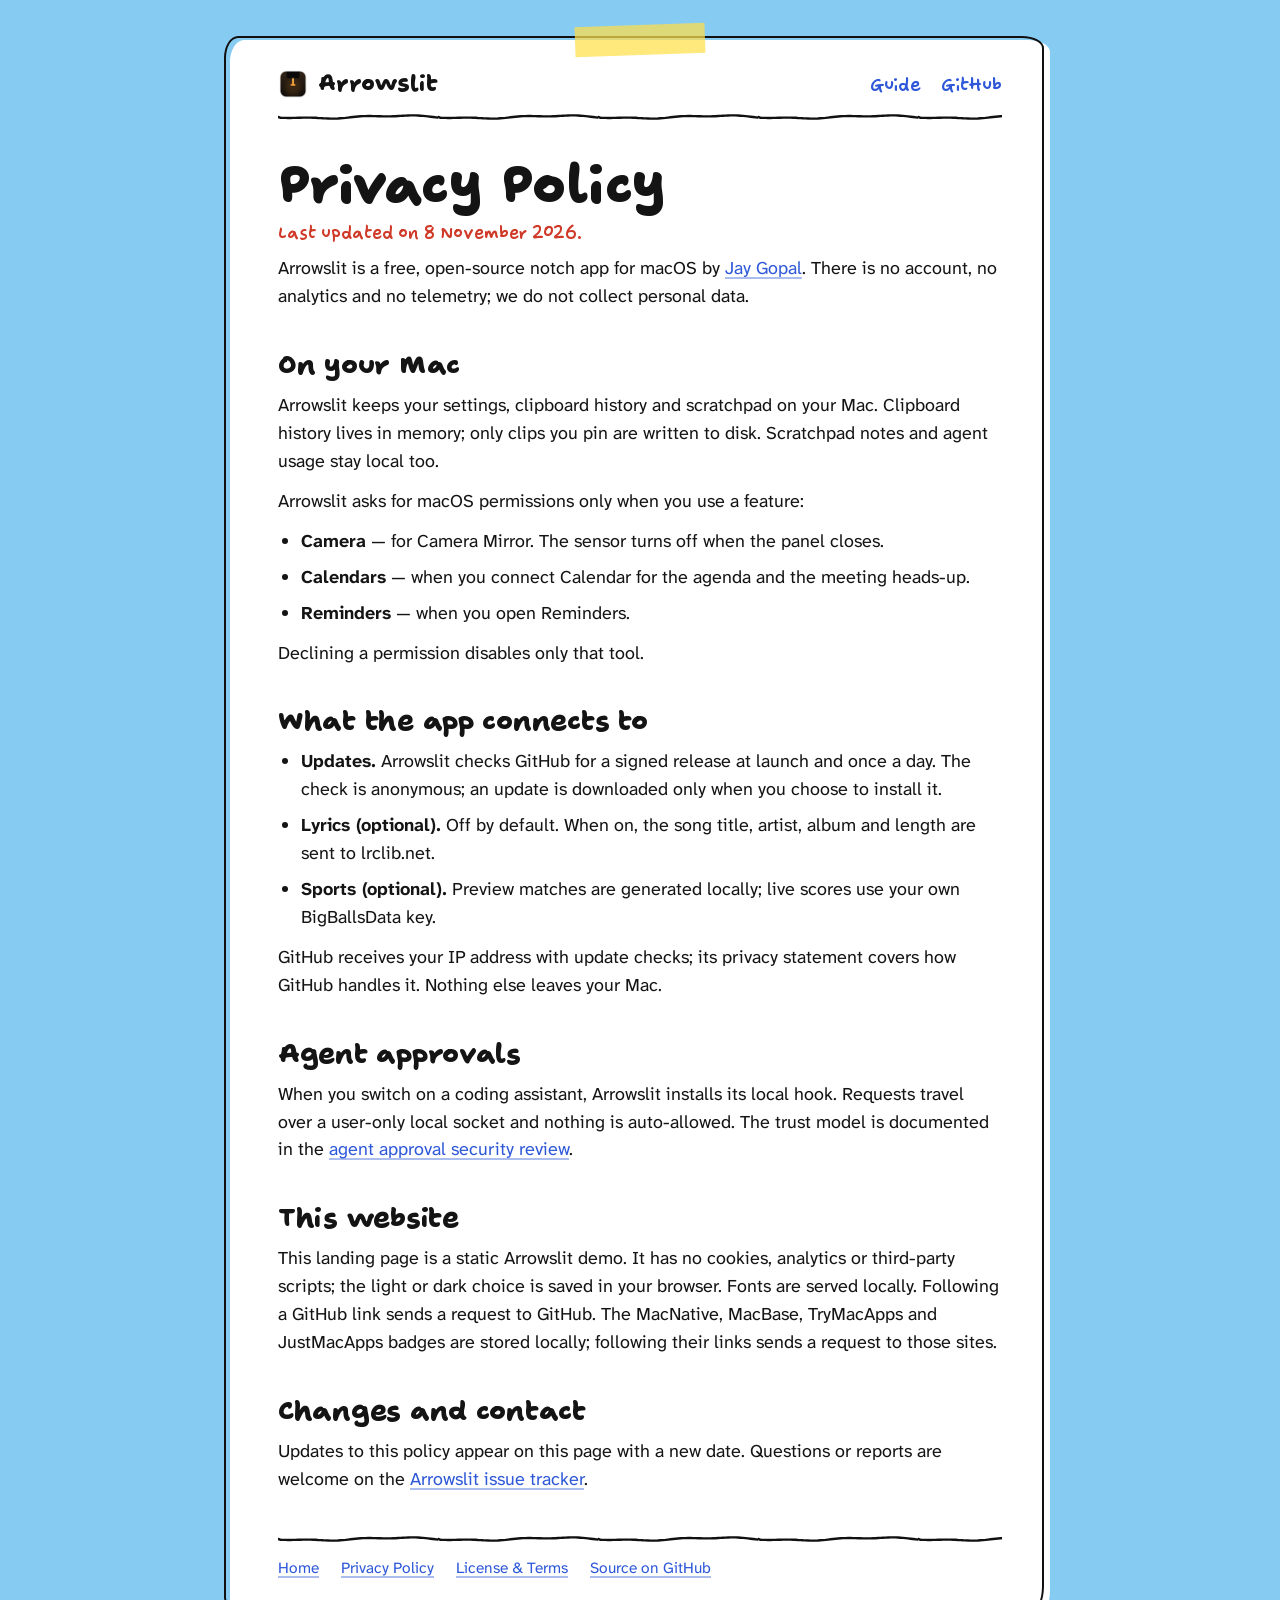
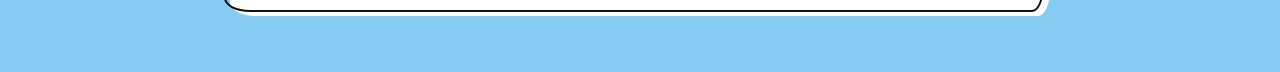
==== commit 223c201e: "Add the JustMacApps badge to the featured marquee" ====
--- a/Website/privacy.html
+++ b/Website/privacy.html
@@ -53,7 +53,7 @@
     <p>When you switch on a coding assistant, Arrowslit installs its local hook. Requests travel over a user-only local socket and nothing is auto-allowed. The trust model is documented in the <a href="https://github.com/j4yop/arrowslit/blob/main/Docs/Agent-Approval-Security.md">agent approval security review</a>.</p>
 
     <h2>This website</h2>
-    <p>This landing page is a static Arrowslit demo. It has no cookies, analytics or third-party scripts; the light or dark choice is saved in your browser. Fonts are served locally. Following a GitHub link sends a request to GitHub. The MacNative, MacBase and TryMacApps badges are stored locally; following their links sends a request to those sites.</p>
+    <p>This landing page is a static Arrowslit demo. It has no cookies, analytics or third-party scripts; the light or dark choice is saved in your browser. Fonts are served locally. Following a GitHub link sends a request to GitHub. The MacNative, MacBase, TryMacApps and JustMacApps badges are stored locally; following their links sends a request to those sites.</p>
 
     <h2>Changes and contact</h2>
     <p>Updates to this policy appear on this page with a new date. Questions or reports are welcome on the <a href="https://github.com/j4yop/arrowslit/issues">Arrowslit issue tracker</a>.</p>
--- a/Website/style.css
+++ b/Website/style.css
@@ -986,7 +986,7 @@
 .note > .featured-wrap { margin-top: 30px; }
 .featured-wrap { display: flex; align-items: center; gap: 12px; padding: 4px 0; background-image: radial-gradient(rgba(20,18,15,.14) 1.15px, transparent 1.15px); background-size: 28px 28px; }
 .featured-marquee { flex: 1; min-width: 0; overflow: hidden; padding-block: 4px; mask-image: linear-gradient(to right, transparent, #000 28px, #000 calc(100% - 28px), transparent); }
-.featured-track { display: flex; width: max-content; animation: featured-scroll 25s linear infinite; will-change: transform; }
+.featured-track { display: flex; width: max-content; animation: featured-scroll 33s linear infinite; will-change: transform; }
 .featured-set { display: flex; flex-shrink: 0; align-items: center; gap: 2rem; padding: 0 2rem 0 0; margin: 0; list-style: none; }
 .featured-set li { flex-shrink: 0; }
 .featured-set img { display: block; height: 50px; width: auto; }
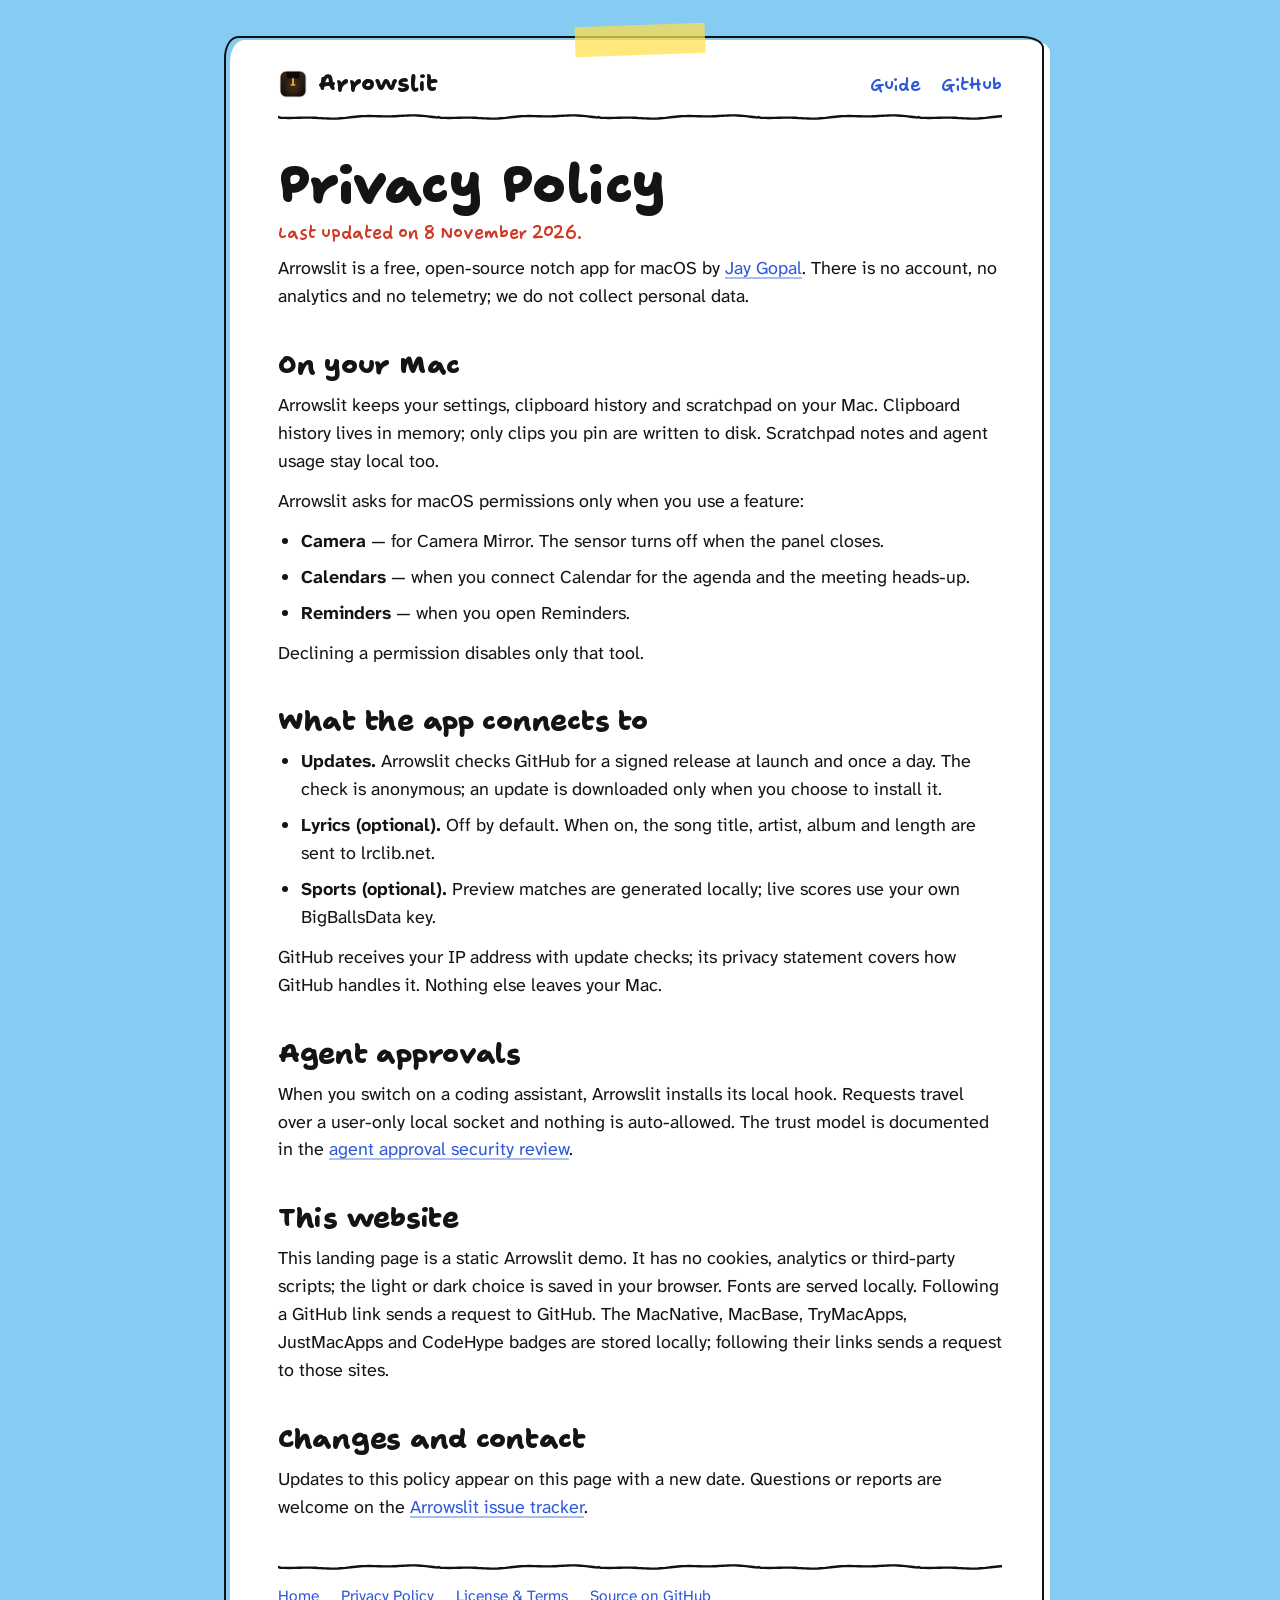
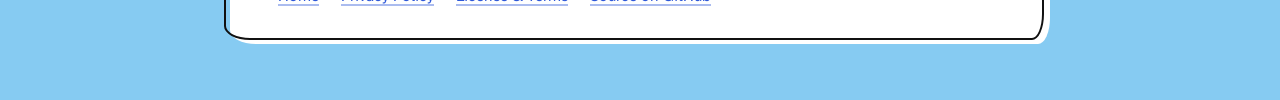
==== commit a6192c9d: "Add the CodeHype badge to the featured marquee" ====
--- a/Website/privacy.html
+++ b/Website/privacy.html
@@ -53,7 +53,7 @@
     <p>When you switch on a coding assistant, Arrowslit installs its local hook. Requests travel over a user-only local socket and nothing is auto-allowed. The trust model is documented in the <a href="https://github.com/j4yop/arrowslit/blob/main/Docs/Agent-Approval-Security.md">agent approval security review</a>.</p>
 
     <h2>This website</h2>
-    <p>This landing page is a static Arrowslit demo. It has no cookies, analytics or third-party scripts; the light or dark choice is saved in your browser. Fonts are served locally. Following a GitHub link sends a request to GitHub. The MacNative, MacBase, TryMacApps and JustMacApps badges are stored locally; following their links sends a request to those sites.</p>
+    <p>This landing page is a static Arrowslit demo. It has no cookies, analytics or third-party scripts; the light or dark choice is saved in your browser. Fonts are served locally. Following a GitHub link sends a request to GitHub. The MacNative, MacBase, TryMacApps, JustMacApps and CodeHype badges are stored locally; following their links sends a request to those sites.</p>
 
     <h2>Changes and contact</h2>
     <p>Updates to this policy appear on this page with a new date. Questions or reports are welcome on the <a href="https://github.com/j4yop/arrowslit/issues">Arrowslit issue tracker</a>.</p>
--- a/Website/style.css
+++ b/Website/style.css
@@ -986,7 +986,7 @@
 .note > .featured-wrap { margin-top: 30px; }
 .featured-wrap { display: flex; align-items: center; gap: 12px; padding: 4px 0; background-image: radial-gradient(rgba(20,18,15,.14) 1.15px, transparent 1.15px); background-size: 28px 28px; }
 .featured-marquee { flex: 1; min-width: 0; overflow: hidden; padding-block: 4px; mask-image: linear-gradient(to right, transparent, #000 28px, #000 calc(100% - 28px), transparent); }
-.featured-track { display: flex; width: max-content; animation: featured-scroll 33s linear infinite; will-change: transform; }
+.featured-track { display: flex; width: max-content; animation: featured-scroll 41s linear infinite; will-change: transform; }
 .featured-set { display: flex; flex-shrink: 0; align-items: center; gap: 2rem; padding: 0 2rem 0 0; margin: 0; list-style: none; }
 .featured-set li { flex-shrink: 0; }
 .featured-set img { display: block; height: 50px; width: auto; }
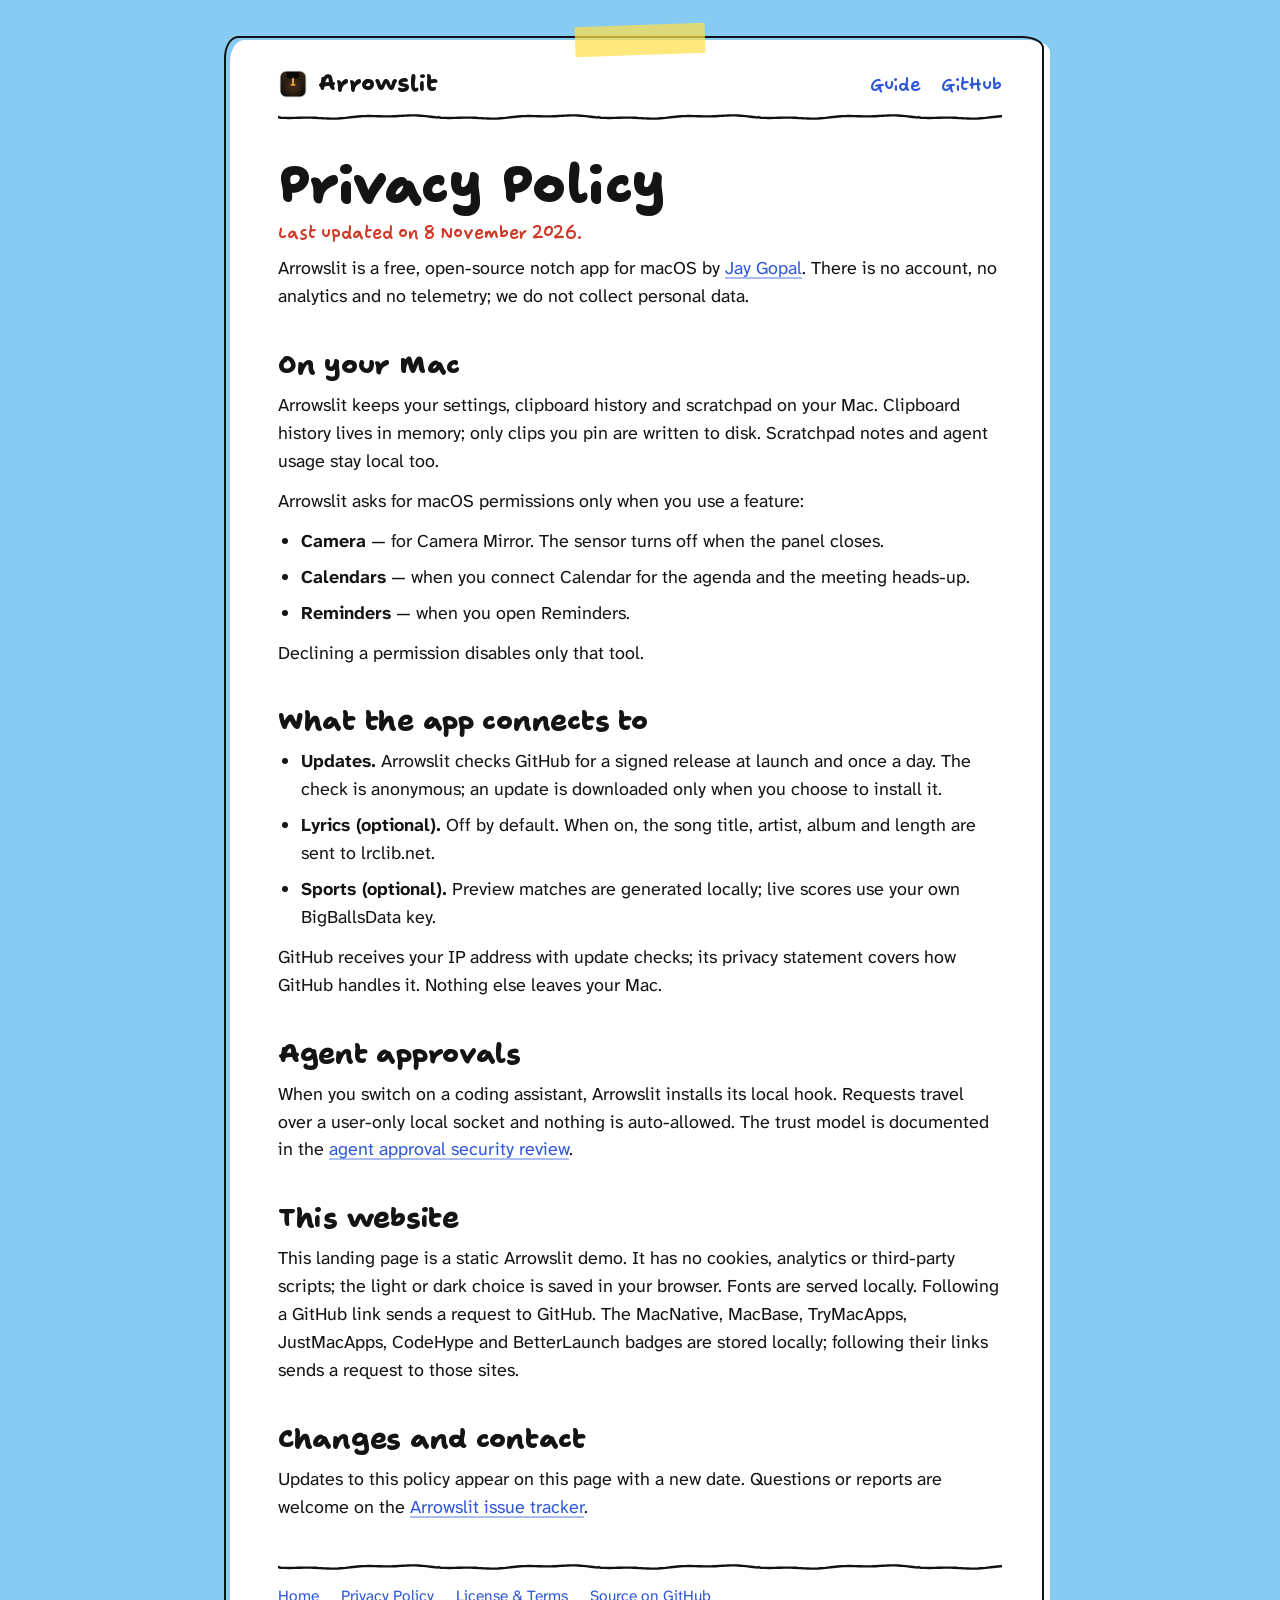
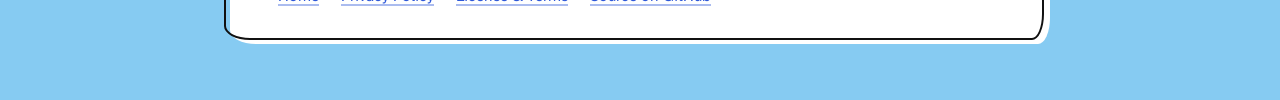
==== commit 2203697c: "Add the BetterLaunch badge to the featured marquee" ====
--- a/Website/privacy.html
+++ b/Website/privacy.html
@@ -53,7 +53,7 @@
     <p>When you switch on a coding assistant, Arrowslit installs its local hook. Requests travel over a user-only local socket and nothing is auto-allowed. The trust model is documented in the <a href="https://github.com/j4yop/arrowslit/blob/main/Docs/Agent-Approval-Security.md">agent approval security review</a>.</p>
 
     <h2>This website</h2>
-    <p>This landing page is a static Arrowslit demo. It has no cookies, analytics or third-party scripts; the light or dark choice is saved in your browser. Fonts are served locally. Following a GitHub link sends a request to GitHub. The MacNative, MacBase, TryMacApps, JustMacApps and CodeHype badges are stored locally; following their links sends a request to those sites.</p>
+    <p>This landing page is a static Arrowslit demo. It has no cookies, analytics or third-party scripts; the light or dark choice is saved in your browser. Fonts are served locally. Following a GitHub link sends a request to GitHub. The MacNative, MacBase, TryMacApps, JustMacApps, CodeHype and BetterLaunch badges are stored locally; following their links sends a request to those sites.</p>
 
     <h2>Changes and contact</h2>
     <p>Updates to this policy appear on this page with a new date. Questions or reports are welcome on the <a href="https://github.com/j4yop/arrowslit/issues">Arrowslit issue tracker</a>.</p>
--- a/Website/style.css
+++ b/Website/style.css
@@ -986,7 +986,7 @@
 .note > .featured-wrap { margin-top: 30px; }
 .featured-wrap { display: flex; align-items: center; gap: 12px; padding: 4px 0; background-image: radial-gradient(rgba(20,18,15,.14) 1.15px, transparent 1.15px); background-size: 28px 28px; }
 .featured-marquee { flex: 1; min-width: 0; overflow: hidden; padding-block: 4px; mask-image: linear-gradient(to right, transparent, #000 28px, #000 calc(100% - 28px), transparent); }
-.featured-track { display: flex; width: max-content; animation: featured-scroll 41s linear infinite; will-change: transform; }
+.featured-track { display: flex; width: max-content; animation: featured-scroll 49s linear infinite; will-change: transform; }
 .featured-set { display: flex; flex-shrink: 0; align-items: center; gap: 2rem; padding: 0 2rem 0 0; margin: 0; list-style: none; }
 .featured-set li { flex-shrink: 0; }
 .featured-set img { display: block; height: 50px; width: auto; }
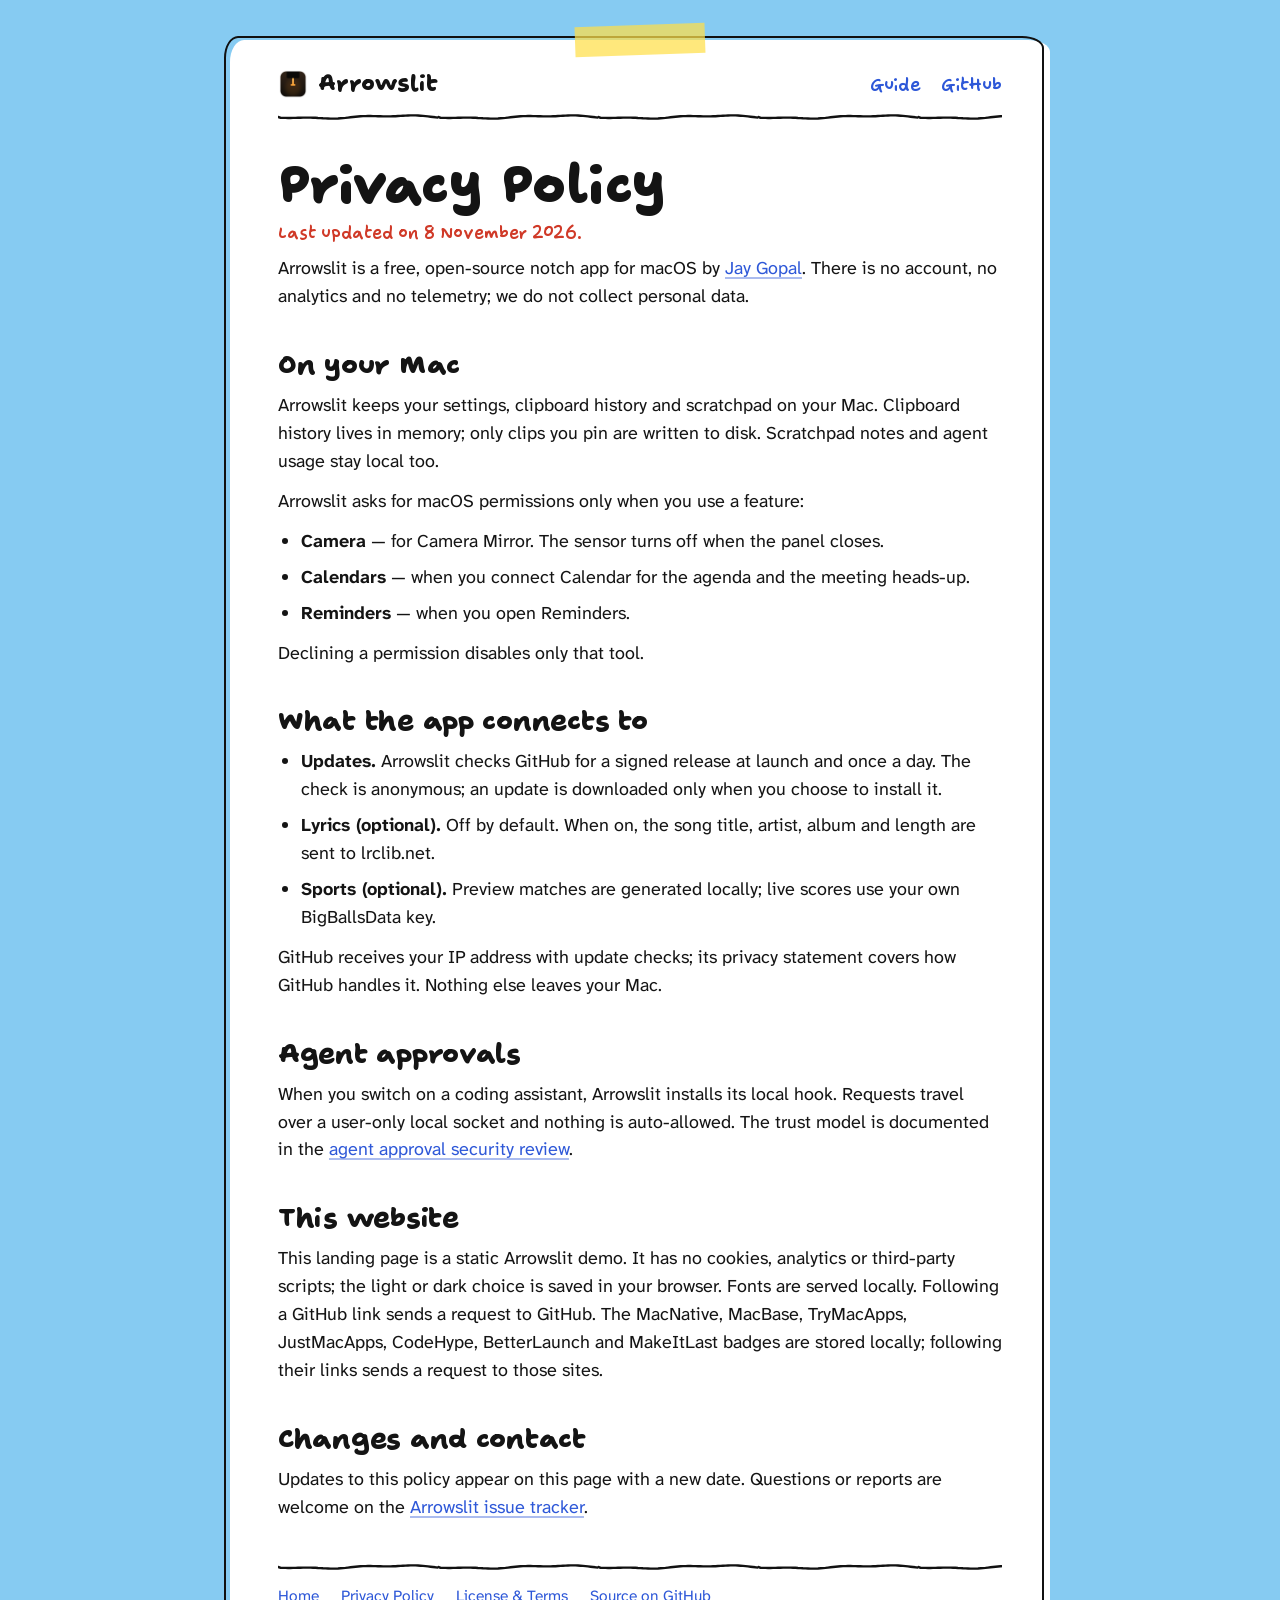
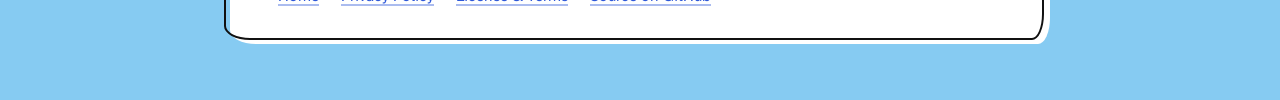
==== commit 44af99ed: "Add the MakeItLast badge to the featured marquee" ====
--- a/Website/privacy.html
+++ b/Website/privacy.html
@@ -53,7 +53,7 @@
     <p>When you switch on a coding assistant, Arrowslit installs its local hook. Requests travel over a user-only local socket and nothing is auto-allowed. The trust model is documented in the <a href="https://github.com/j4yop/arrowslit/blob/main/Docs/Agent-Approval-Security.md">agent approval security review</a>.</p>
 
     <h2>This website</h2>
-    <p>This landing page is a static Arrowslit demo. It has no cookies, analytics or third-party scripts; the light or dark choice is saved in your browser. Fonts are served locally. Following a GitHub link sends a request to GitHub. The MacNative, MacBase, TryMacApps, JustMacApps, CodeHype and BetterLaunch badges are stored locally; following their links sends a request to those sites.</p>
+    <p>This landing page is a static Arrowslit demo. It has no cookies, analytics or third-party scripts; the light or dark choice is saved in your browser. Fonts are served locally. Following a GitHub link sends a request to GitHub. The MacNative, MacBase, TryMacApps, JustMacApps, CodeHype, BetterLaunch and MakeItLast badges are stored locally; following their links sends a request to those sites.</p>
 
     <h2>Changes and contact</h2>
     <p>Updates to this policy appear on this page with a new date. Questions or reports are welcome on the <a href="https://github.com/j4yop/arrowslit/issues">Arrowslit issue tracker</a>.</p>
--- a/Website/style.css
+++ b/Website/style.css
@@ -986,7 +986,7 @@
 .note > .featured-wrap { margin-top: 30px; }
 .featured-wrap { display: flex; align-items: center; gap: 12px; padding: 4px 0; background-image: radial-gradient(rgba(20,18,15,.14) 1.15px, transparent 1.15px); background-size: 28px 28px; }
 .featured-marquee { flex: 1; min-width: 0; overflow: hidden; padding-block: 4px; mask-image: linear-gradient(to right, transparent, #000 28px, #000 calc(100% - 28px), transparent); }
-.featured-track { display: flex; width: max-content; animation: featured-scroll 49s linear infinite; will-change: transform; }
+.featured-track { display: flex; width: max-content; animation: featured-scroll 57s linear infinite; will-change: transform; }
 .featured-set { display: flex; flex-shrink: 0; align-items: center; gap: 2rem; padding: 0 2rem 0 0; margin: 0; list-style: none; }
 .featured-set li { flex-shrink: 0; }
 .featured-set img { display: block; height: 50px; width: auto; }
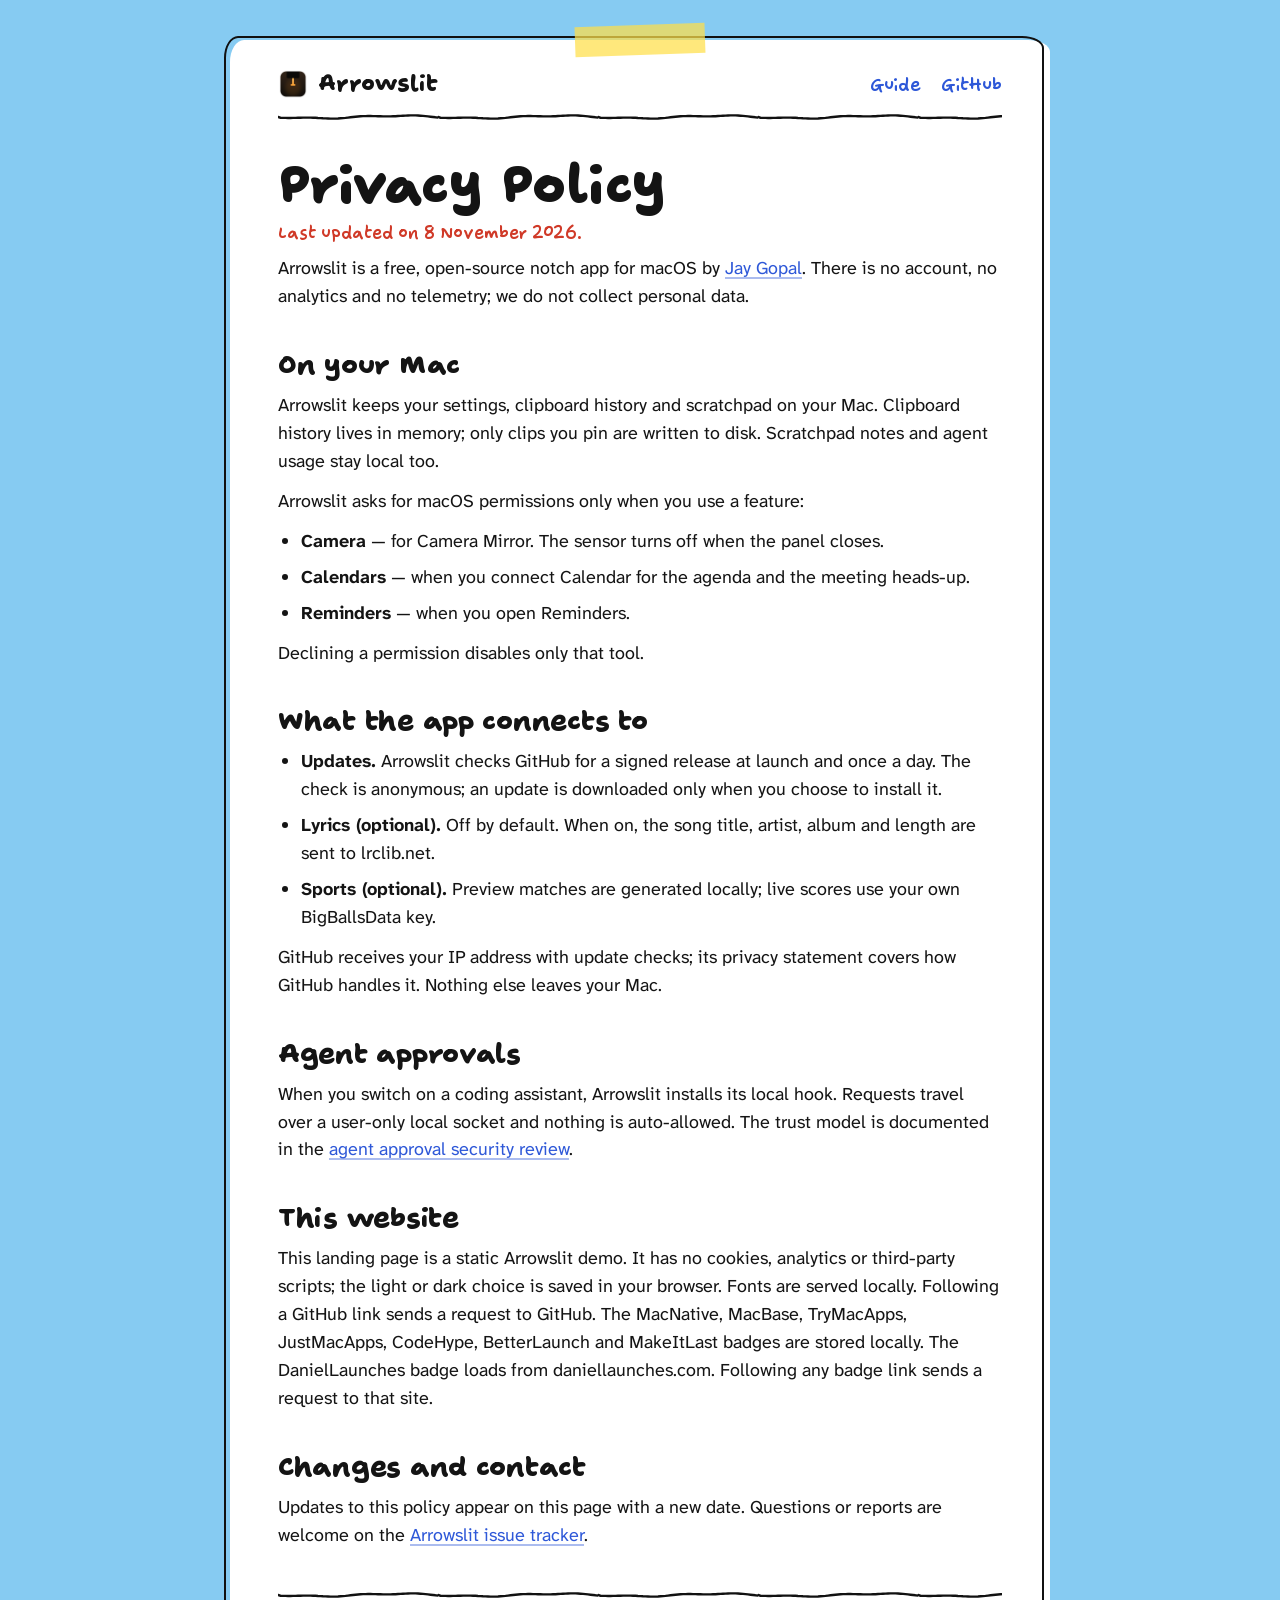
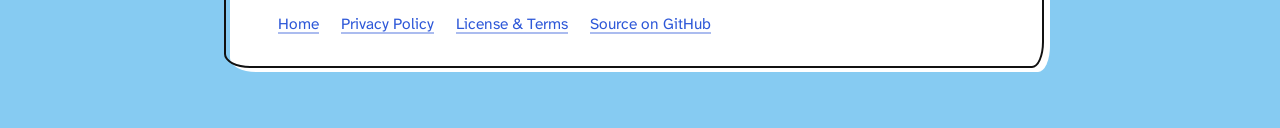
==== commit 3f18ecab: "Add the DanielLaunches badge to the featured marquee" ====
--- a/Website/privacy.html
+++ b/Website/privacy.html
@@ -53,7 +53,7 @@
     <p>When you switch on a coding assistant, Arrowslit installs its local hook. Requests travel over a user-only local socket and nothing is auto-allowed. The trust model is documented in the <a href="https://github.com/j4yop/arrowslit/blob/main/Docs/Agent-Approval-Security.md">agent approval security review</a>.</p>
 
     <h2>This website</h2>
-    <p>This landing page is a static Arrowslit demo. It has no cookies, analytics or third-party scripts; the light or dark choice is saved in your browser. Fonts are served locally. Following a GitHub link sends a request to GitHub. The MacNative, MacBase, TryMacApps, JustMacApps, CodeHype, BetterLaunch and MakeItLast badges are stored locally; following their links sends a request to those sites.</p>
+    <p>This landing page is a static Arrowslit demo. It has no cookies, analytics or third-party scripts; the light or dark choice is saved in your browser. Fonts are served locally. Following a GitHub link sends a request to GitHub. The MacNative, MacBase, TryMacApps, JustMacApps, CodeHype, BetterLaunch and MakeItLast badges are stored locally. The DanielLaunches badge loads from daniellaunches.com. Following any badge link sends a request to that site.</p>
 
     <h2>Changes and contact</h2>
     <p>Updates to this policy appear on this page with a new date. Questions or reports are welcome on the <a href="https://github.com/j4yop/arrowslit/issues">Arrowslit issue tracker</a>.</p>
--- a/Website/style.css
+++ b/Website/style.css
@@ -986,7 +986,7 @@
 .note > .featured-wrap { margin-top: 30px; }
 .featured-wrap { display: flex; align-items: center; gap: 12px; padding: 4px 0; background-image: radial-gradient(rgba(20,18,15,.14) 1.15px, transparent 1.15px); background-size: 28px 28px; }
 .featured-marquee { flex: 1; min-width: 0; overflow: hidden; padding-block: 4px; mask-image: linear-gradient(to right, transparent, #000 28px, #000 calc(100% - 28px), transparent); }
-.featured-track { display: flex; width: max-content; animation: featured-scroll 57s linear infinite; will-change: transform; }
+.featured-track { display: flex; width: max-content; animation: featured-scroll 65s linear infinite; will-change: transform; }
 .featured-set { display: flex; flex-shrink: 0; align-items: center; gap: 2rem; padding: 0 2rem 0 0; margin: 0; list-style: none; }
 .featured-set li { flex-shrink: 0; }
 .featured-set img { display: block; height: 50px; width: auto; }
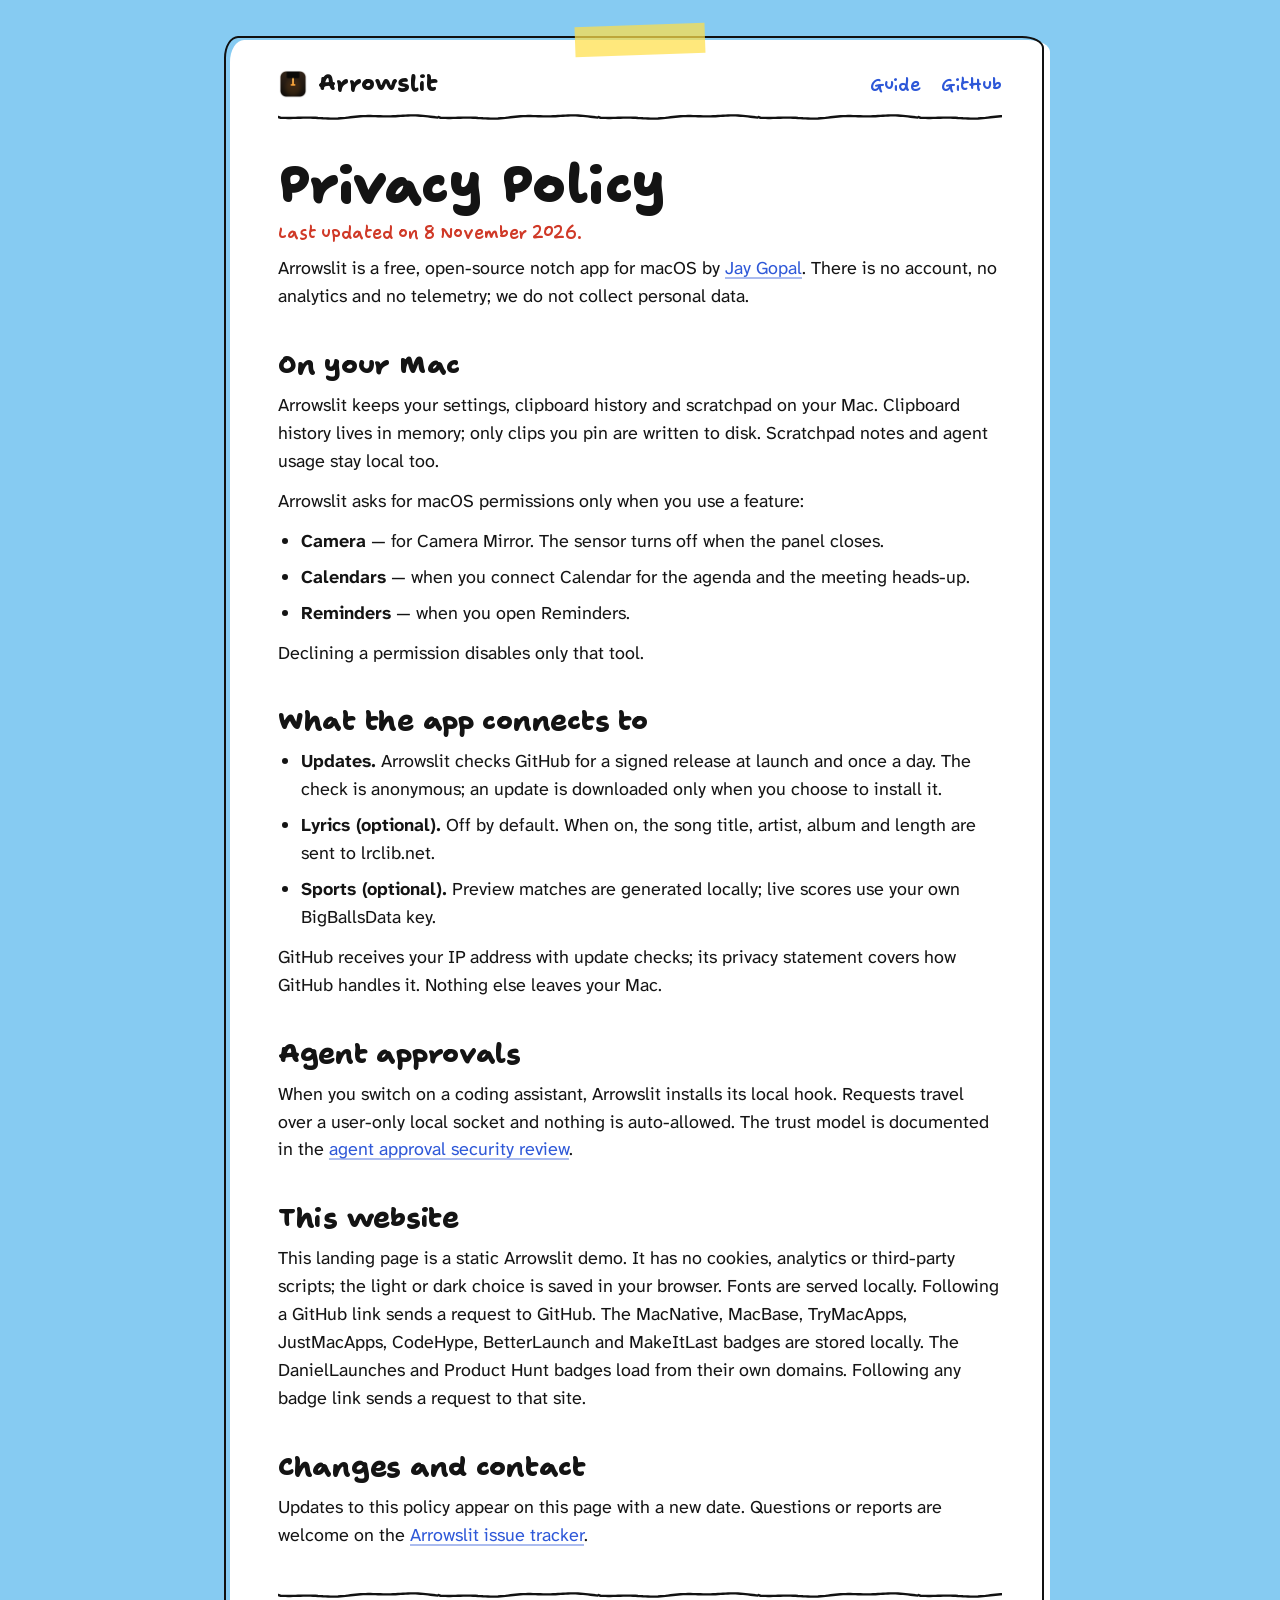
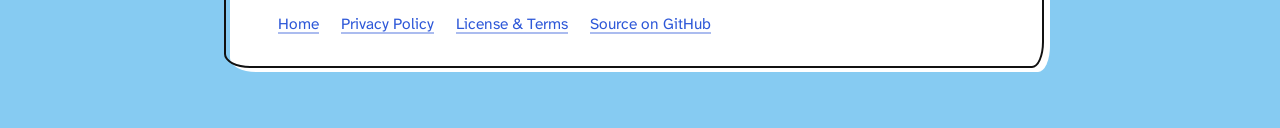
==== commit 32d16213: "Add the Product Hunt badge to the featured marquee" ====
--- a/Website/privacy.html
+++ b/Website/privacy.html
@@ -53,7 +53,7 @@
     <p>When you switch on a coding assistant, Arrowslit installs its local hook. Requests travel over a user-only local socket and nothing is auto-allowed. The trust model is documented in the <a href="https://github.com/j4yop/arrowslit/blob/main/Docs/Agent-Approval-Security.md">agent approval security review</a>.</p>
 
     <h2>This website</h2>
-    <p>This landing page is a static Arrowslit demo. It has no cookies, analytics or third-party scripts; the light or dark choice is saved in your browser. Fonts are served locally. Following a GitHub link sends a request to GitHub. The MacNative, MacBase, TryMacApps, JustMacApps, CodeHype, BetterLaunch and MakeItLast badges are stored locally. The DanielLaunches badge loads from daniellaunches.com. Following any badge link sends a request to that site.</p>
+    <p>This landing page is a static Arrowslit demo. It has no cookies, analytics or third-party scripts; the light or dark choice is saved in your browser. Fonts are served locally. Following a GitHub link sends a request to GitHub. The MacNative, MacBase, TryMacApps, JustMacApps, CodeHype, BetterLaunch and MakeItLast badges are stored locally. The DanielLaunches and Product Hunt badges load from their own domains. Following any badge link sends a request to that site.</p>
 
     <h2>Changes and contact</h2>
     <p>Updates to this policy appear on this page with a new date. Questions or reports are welcome on the <a href="https://github.com/j4yop/arrowslit/issues">Arrowslit issue tracker</a>.</p>
--- a/Website/style.css
+++ b/Website/style.css
@@ -986,7 +986,7 @@
 .note > .featured-wrap { margin-top: 30px; }
 .featured-wrap { display: flex; align-items: center; gap: 12px; padding: 4px 0; background-image: radial-gradient(rgba(20,18,15,.14) 1.15px, transparent 1.15px); background-size: 28px 28px; }
 .featured-marquee { flex: 1; min-width: 0; overflow: hidden; padding-block: 4px; mask-image: linear-gradient(to right, transparent, #000 28px, #000 calc(100% - 28px), transparent); }
-.featured-track { display: flex; width: max-content; animation: featured-scroll 65s linear infinite; will-change: transform; }
+.featured-track { display: flex; width: max-content; animation: featured-scroll 73s linear infinite; will-change: transform; }
 .featured-set { display: flex; flex-shrink: 0; align-items: center; gap: 2rem; padding: 0 2rem 0 0; margin: 0; list-style: none; }
 .featured-set li { flex-shrink: 0; }
 .featured-set img { display: block; height: 50px; width: auto; }
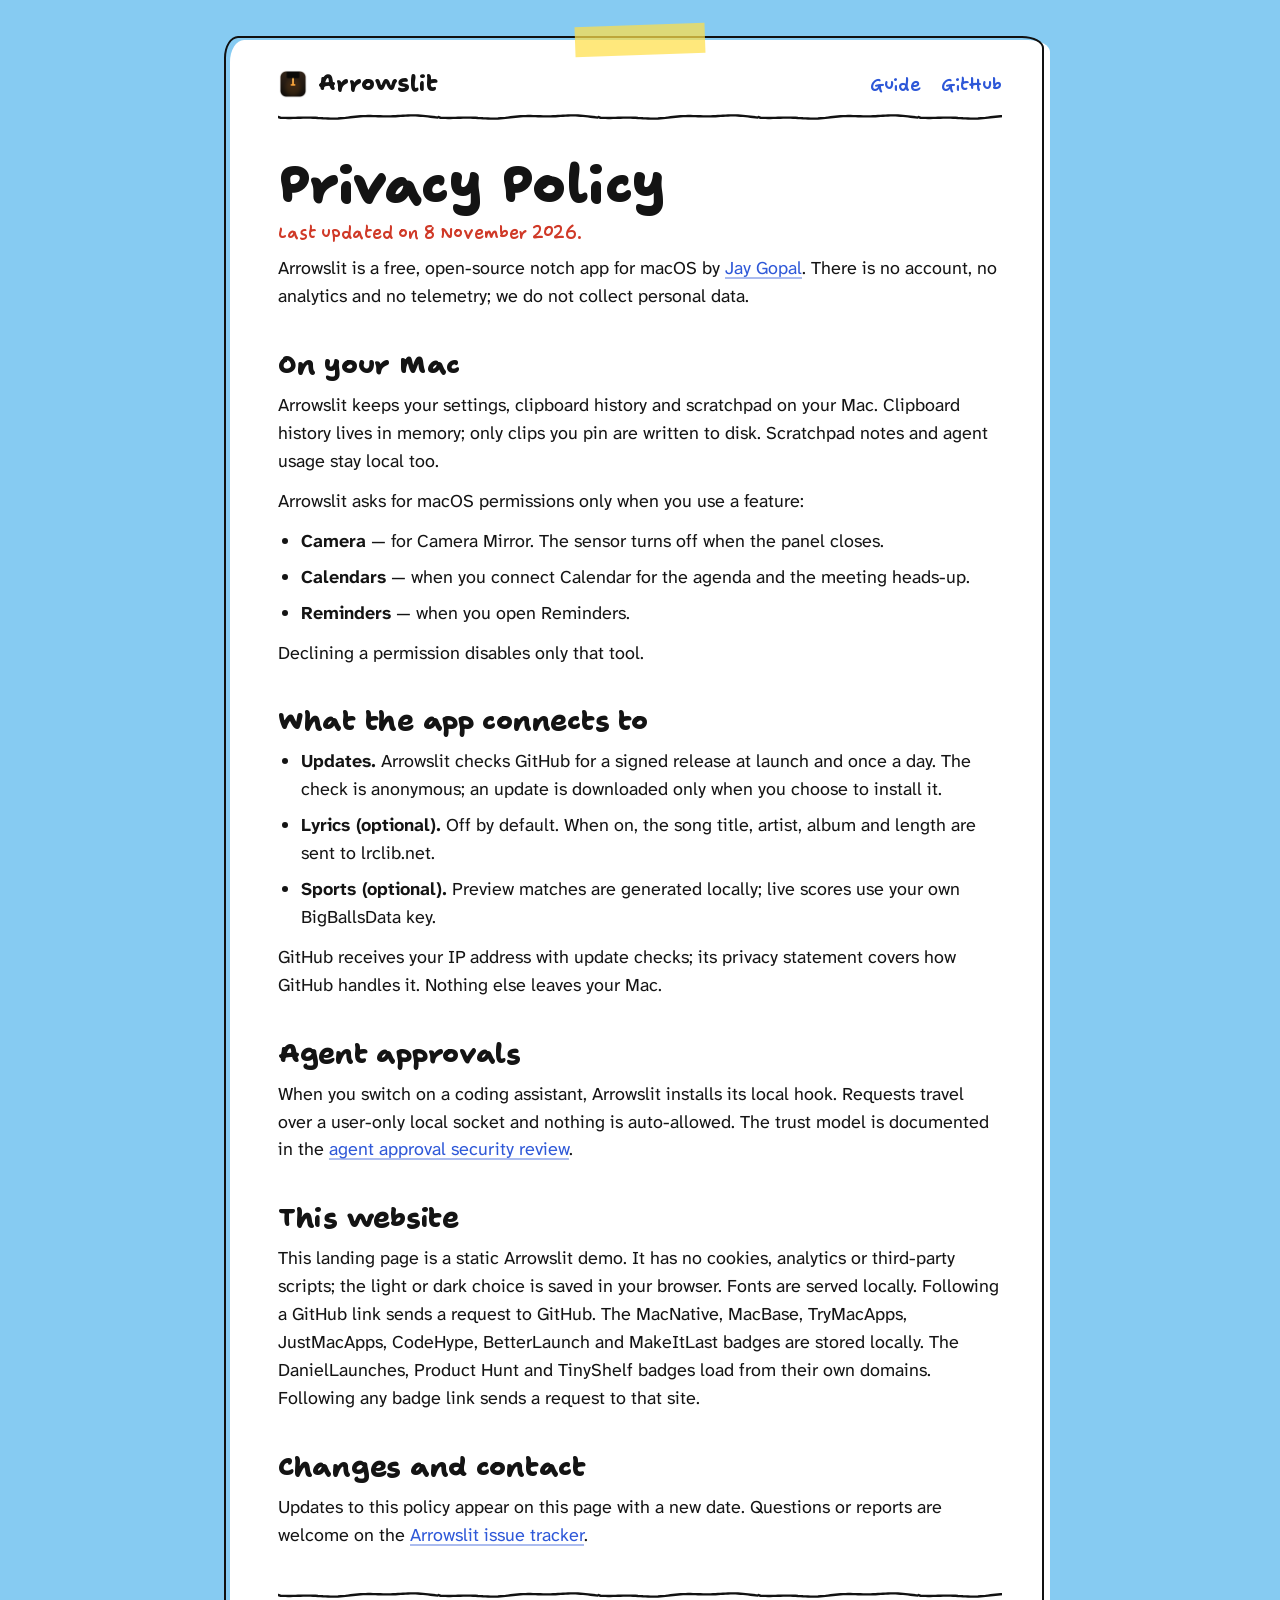
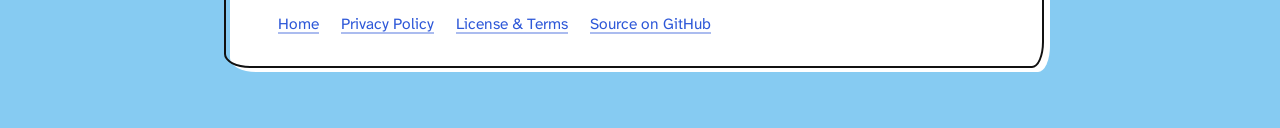
==== commit 9dd2f518: "Add the TinyShelf badge to the featured marquee" ====
--- a/Website/privacy.html
+++ b/Website/privacy.html
@@ -53,7 +53,7 @@
     <p>When you switch on a coding assistant, Arrowslit installs its local hook. Requests travel over a user-only local socket and nothing is auto-allowed. The trust model is documented in the <a href="https://github.com/j4yop/arrowslit/blob/main/Docs/Agent-Approval-Security.md">agent approval security review</a>.</p>
 
     <h2>This website</h2>
-    <p>This landing page is a static Arrowslit demo. It has no cookies, analytics or third-party scripts; the light or dark choice is saved in your browser. Fonts are served locally. Following a GitHub link sends a request to GitHub. The MacNative, MacBase, TryMacApps, JustMacApps, CodeHype, BetterLaunch and MakeItLast badges are stored locally. The DanielLaunches and Product Hunt badges load from their own domains. Following any badge link sends a request to that site.</p>
+    <p>This landing page is a static Arrowslit demo. It has no cookies, analytics or third-party scripts; the light or dark choice is saved in your browser. Fonts are served locally. Following a GitHub link sends a request to GitHub. The MacNative, MacBase, TryMacApps, JustMacApps, CodeHype, BetterLaunch and MakeItLast badges are stored locally. The DanielLaunches, Product Hunt and TinyShelf badges load from their own domains. Following any badge link sends a request to that site.</p>
 
     <h2>Changes and contact</h2>
     <p>Updates to this policy appear on this page with a new date. Questions or reports are welcome on the <a href="https://github.com/j4yop/arrowslit/issues">Arrowslit issue tracker</a>.</p>
--- a/Website/style.css
+++ b/Website/style.css
@@ -986,7 +986,7 @@
 .note > .featured-wrap { margin-top: 30px; }
 .featured-wrap { display: flex; align-items: center; gap: 12px; padding: 4px 0; background-image: radial-gradient(rgba(20,18,15,.14) 1.15px, transparent 1.15px); background-size: 28px 28px; }
 .featured-marquee { flex: 1; min-width: 0; overflow: hidden; padding-block: 4px; mask-image: linear-gradient(to right, transparent, #000 28px, #000 calc(100% - 28px), transparent); }
-.featured-track { display: flex; width: max-content; animation: featured-scroll 73s linear infinite; will-change: transform; }
+.featured-track { display: flex; width: max-content; animation: featured-scroll 81s linear infinite; will-change: transform; }
 .featured-set { display: flex; flex-shrink: 0; align-items: center; gap: 2rem; padding: 0 2rem 0 0; margin: 0; list-style: none; }
 .featured-set li { flex-shrink: 0; }
 .featured-set img { display: block; height: 50px; width: auto; }
